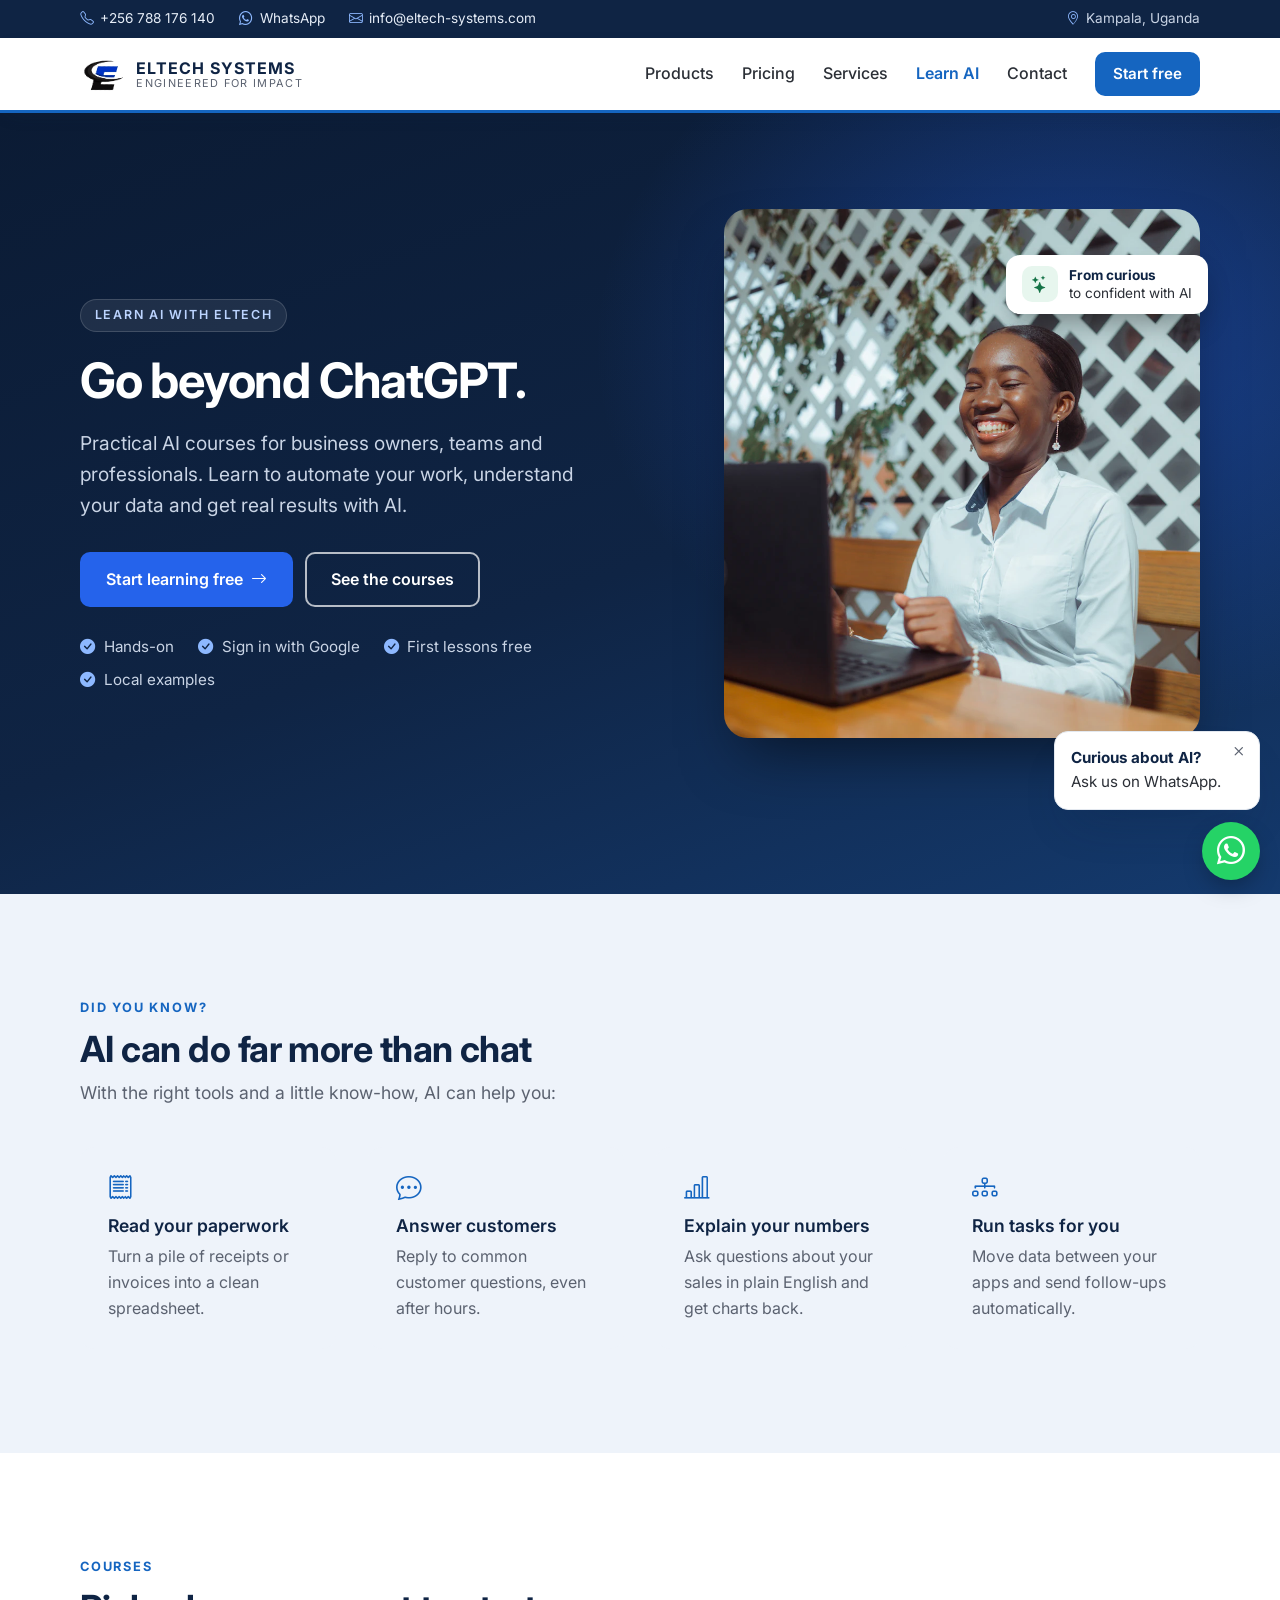
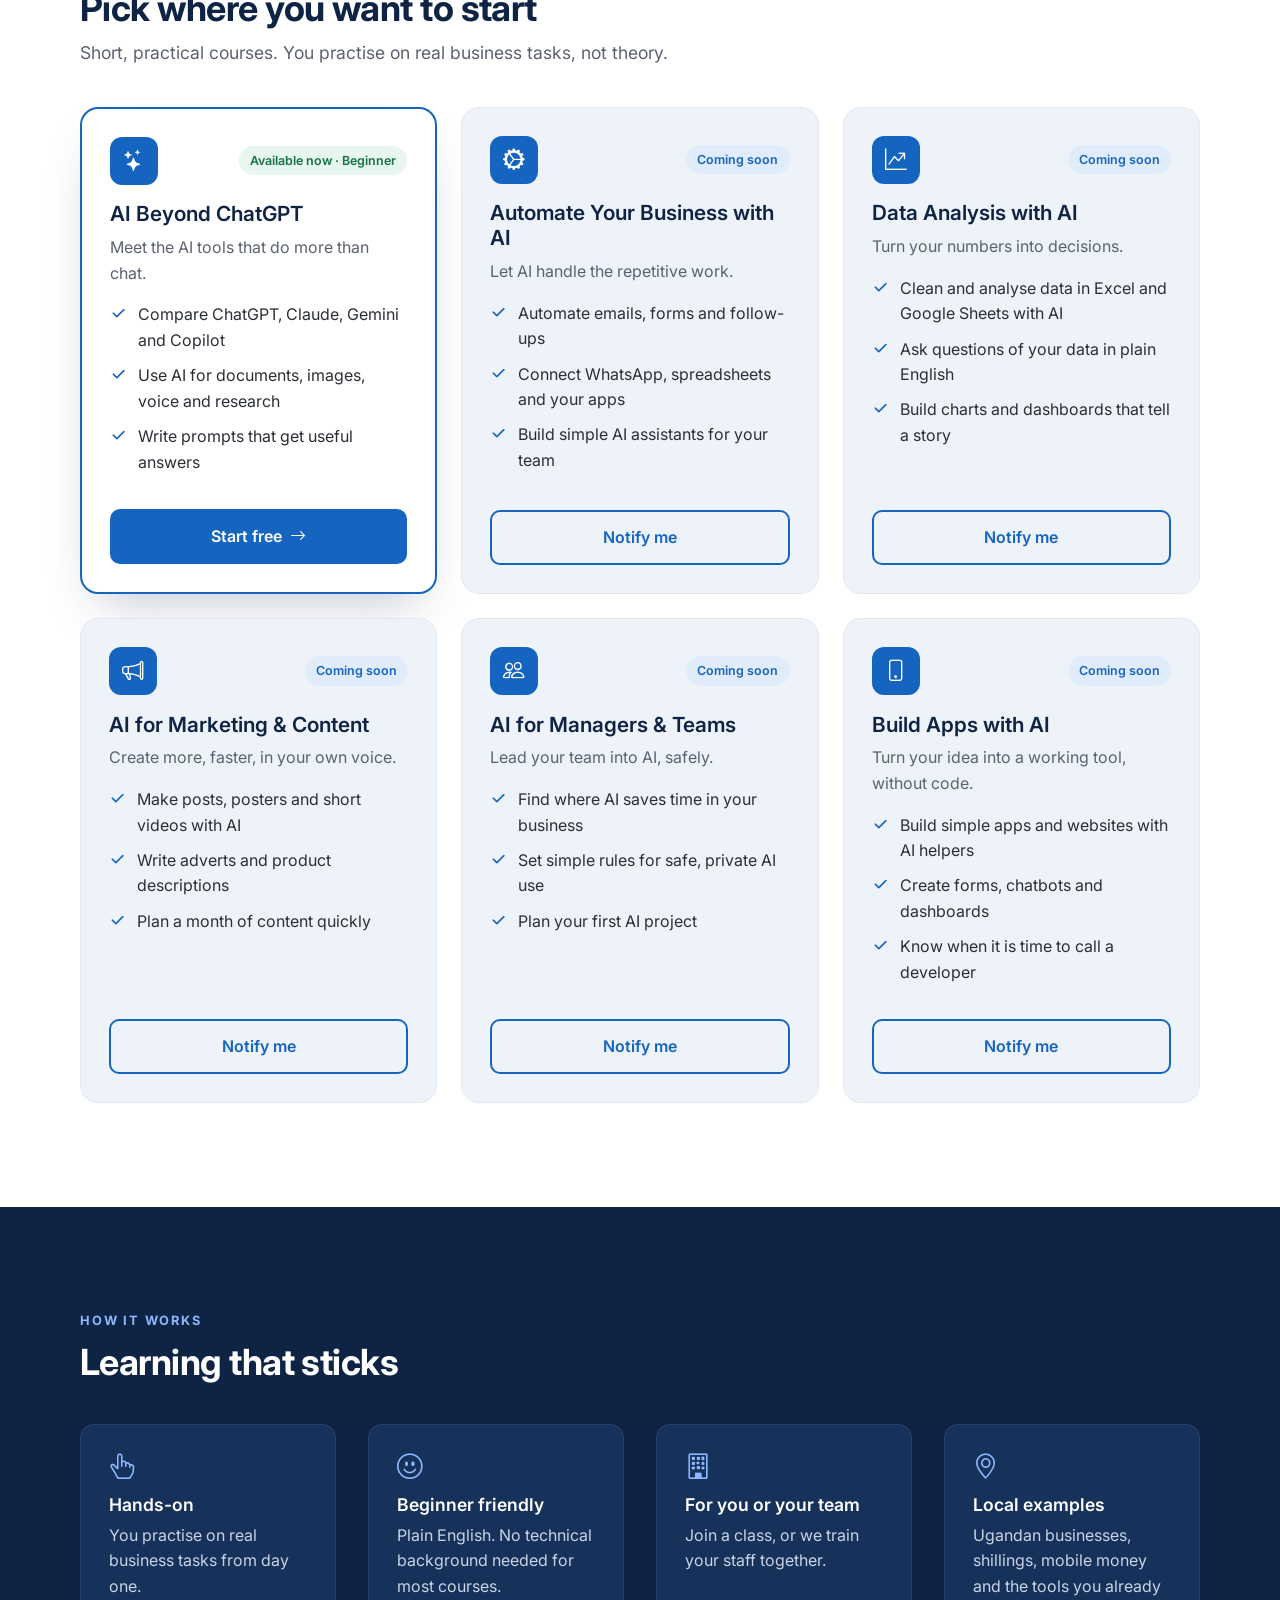
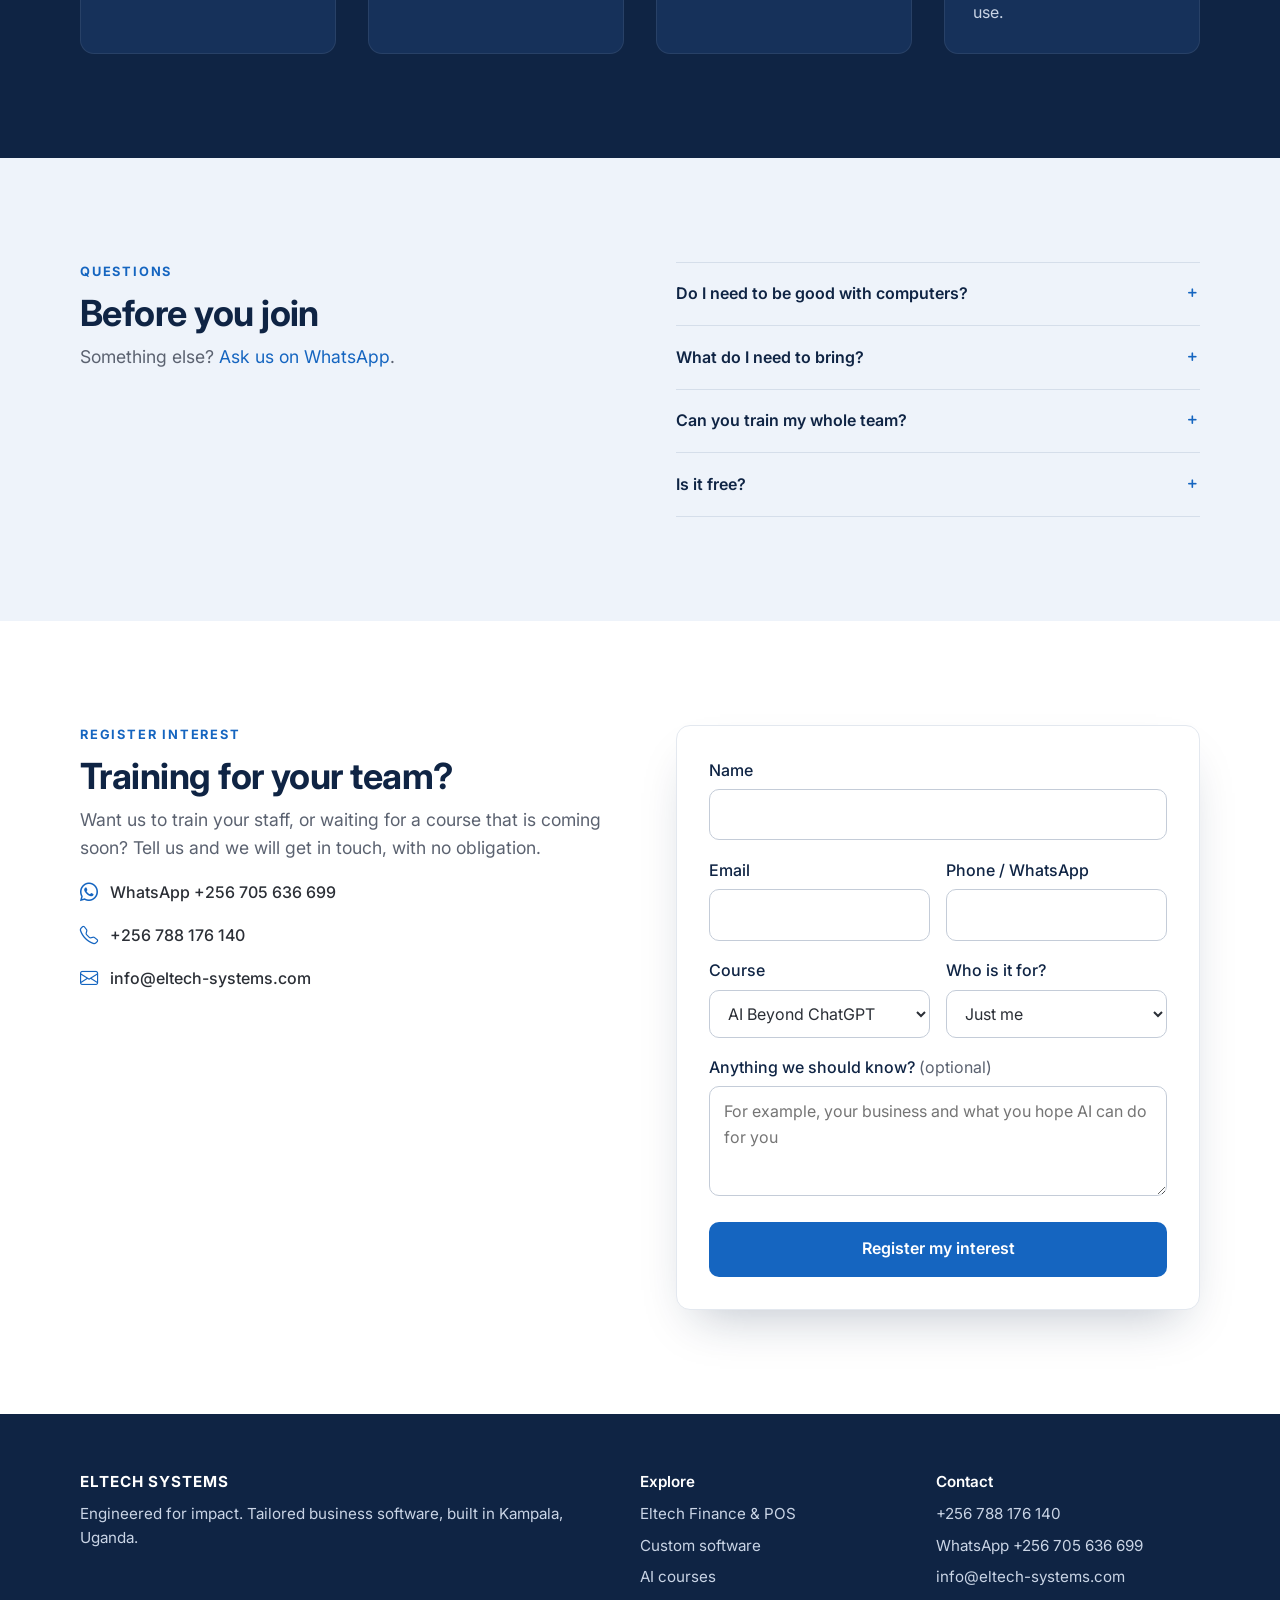
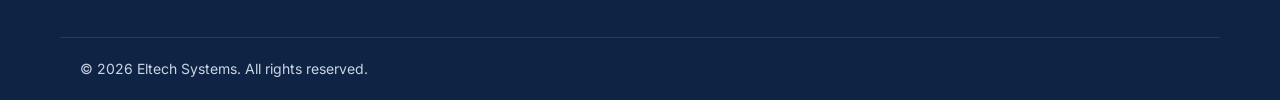
==== learn.html @ be84d887 "Use the Eltech logo as favicon and app icon - favicon.ico (16/32/48), favicon.png, apple-touch-icon " ====
<!DOCTYPE html>
<html lang="en">

<head>
  <meta charset="utf-8">
  <meta name="viewport" content="width=device-width, initial-scale=1">
  <title>Learn AI | Practical AI courses in Kampala | Eltech Systems</title>
  <meta name="description" content="Practical AI courses that go beyond ChatGPT: automate your business, analyse data, create content and build simple apps with AI. By Eltech Systems, Kampala.">
  <link rel="canonical" href="https://eltech-systems.com/learn.html">
  <meta name="theme-color" content="#0f2444">

  <!-- Open Graph -->
  <meta property="og:type" content="website">
  <meta property="og:site_name" content="Eltech Systems">
  <meta property="og:title" content="Learn AI with Eltech: go beyond ChatGPT">
  <meta property="og:description" content="Practical AI courses for business owners, teams and professionals: automation, data analysis, content and more.">
  <meta property="og:url" content="https://eltech-systems.com/learn.html">
  <meta property="og:image" content="https://eltech-systems.com/assets/img/learn-ai.webp">
  <meta property="og:image:alt" content="Woman smiling while learning on her laptop">
  <meta property="og:locale" content="en_UG">
  <meta name="twitter:card" content="summary_large_image">

  <!-- Favicons -->
  <link href="favicon.ico" rel="icon" sizes="any">
  <link href="assets/img/favicon.png" rel="icon" type="image/png">
  <link href="assets/img/apple-touch-icon.png" rel="apple-touch-icon">

  <!-- Fonts -->
  <link href="https://fonts.googleapis.com" rel="preconnect">
  <link href="https://fonts.gstatic.com" rel="preconnect" crossorigin>
  <link href="https://fonts.googleapis.com/css2?family=Inter:wght@400;500;600;700&display=swap" rel="stylesheet">

  <link href="assets/vendor/bootstrap-icons/bootstrap-icons.min.css" rel="stylesheet">
  <link href="assets/css/main.css" rel="stylesheet">

  <script>document.documentElement.classList.add("js");</script>
</head>

<body>

  <a class="skip-link" href="#main">Skip to content</a>

  <div class="topbar">
    <div class="container topbar-inner">
      <ul>
        <li><i class="bi bi-telephone" aria-hidden="true"></i><a href="tel:+256788176140">+256 788 176 140</a></li>
        <li><i class="bi bi-whatsapp" aria-hidden="true"></i><a href="https://wa.me/256705636699" target="_blank" rel="noopener">WhatsApp</a></li>
        <li class="topbar-wide"><i class="bi bi-envelope" aria-hidden="true"></i><a href="mailto:info@eltech-systems.com">info@eltech-systems.com</a></li>
      </ul>
      <p class="topbar-wide"><i class="bi bi-geo-alt" aria-hidden="true"></i> Kampala, Uganda</p>
    </div>
  </div>

  <header class="header" id="header">
    <div class="container header-inner">
      <a href="index.html" class="brand">
        <img src="assets/img/logo.png" alt="Eltech Systems logo" width="46" height="36">
        <span class="brand-text">
          <span class="brand-name">Eltech Systems</span>
          <span class="brand-tag">Engineered for impact</span>
        </span>
      </a>

      <button class="nav-toggle" type="button" aria-expanded="false" aria-controls="nav" aria-label="Open menu">
        <i class="bi bi-list" aria-hidden="true"></i>
      </button>

      <nav class="nav" id="nav" aria-label="Main">
        <a href="index.html#products">Products</a>
        <a href="index.html#pricing">Pricing</a>
        <a href="index.html#services">Services</a>
        <a href="learn.html" aria-current="page">Learn AI</a>
        <a href="index.html#contact">Contact</a>
        <a href="academy/" class="btn btn-primary btn-sm">Start free</a>
      </nav>
    </div>
  </header>

  <main id="main">

    <!-- Hero -->
    <section class="hero" id="top">
      <div class="container hero-grid">
        <div class="hero-text">
          <p class="eyebrow">Learn AI with Eltech</p>
          <h1>Go beyond ChatGPT.</h1>
          <p class="lead">Practical AI courses for business owners, teams and professionals. Learn to automate your work, understand your data and get real results with AI.</p>
          <div class="hero-actions">
            <a href="academy/" class="btn btn-primary">Start learning free <i class="bi bi-arrow-right" aria-hidden="true"></i></a>
            <a href="#courses" class="btn btn-ghost">See the courses</a>
          </div>
          <ul class="hero-ticks">
            <li><i class="bi bi-check-circle-fill" aria-hidden="true"></i> Hands-on</li>
            <li><i class="bi bi-check-circle-fill" aria-hidden="true"></i> Sign in with Google</li><li><i class="bi bi-check-circle-fill" aria-hidden="true"></i> First lessons free</li>
            <li><i class="bi bi-check-circle-fill" aria-hidden="true"></i> Local examples</li>
          </ul>
        </div>

        <div class="hero-visual">
          <img class="hero-photo" src="assets/img/learn-ai.webp" width="900" height="1000" fetchpriority="high"
               alt="Young woman smiling while learning on her laptop">
          <div class="hero-chip">
            <i class="bi bi-stars" aria-hidden="true"></i>
            <span><strong>From curious</strong><br>to confident with AI</span>
          </div>
        </div>
      </div>
    </section>

    <!-- Did you know -->
    <section class="section section-alt" id="curious">
      <div class="container">
        <div class="section-head reveal">
          <p class="kicker">Did you know?</p>
          <h2>AI can do far more than chat</h2>
          <p>With the right tools and a little know-how, AI can help you:</p>
        </div>

        <ul class="grid-4 reasons curious">
          <li class="reveal"><i class="bi bi-receipt" aria-hidden="true"></i><h3>Read your paperwork</h3><p>Turn a pile of receipts or invoices into a clean spreadsheet.</p></li>
          <li class="reveal"><i class="bi bi-chat-dots" aria-hidden="true"></i><h3>Answer customers</h3><p>Reply to common customer questions, even after hours.</p></li>
          <li class="reveal"><i class="bi bi-bar-chart-line" aria-hidden="true"></i><h3>Explain your numbers</h3><p>Ask questions about your sales in plain English and get charts back.</p></li>
          <li class="reveal"><i class="bi bi-diagram-3" aria-hidden="true"></i><h3>Run tasks for you</h3><p>Move data between your apps and send follow-ups automatically.</p></li>
        </ul>
      </div>
    </section>

    <!-- Courses -->
    <section class="section" id="courses">
      <div class="container">
        <div class="section-head reveal">
          <p class="kicker">Courses</p>
          <h2>Pick where you want to start</h2>
          <p>Short, practical courses. You practise on real business tasks, not theory.</p>
        </div>

        <div class="courses">
          <article class="course course-featured reveal">
            <div class="course-top">
              <span class="course-icon"><i class="bi bi-stars" aria-hidden="true"></i></span>
              <span class="level level-live">Available now &middot; Beginner</span>
            </div>
            <h3>AI Beyond ChatGPT</h3>
            <p class="course-lead">Meet the AI tools that do more than chat.</p>
            <ul class="checks">
              <li>Compare ChatGPT, Claude, Gemini and Copilot</li>
              <li>Use AI for documents, images, voice and research</li>
              <li>Write prompts that get useful answers</li>
            </ul>
            <a href="academy/course.php?c=ai-beyond-chatgpt" class="btn btn-primary">Start free <i class="bi bi-arrow-right" aria-hidden="true"></i></a>
          </article>

          <article class="course reveal">
            <div class="course-top">
              <span class="course-icon"><i class="bi bi-gear-wide-connected" aria-hidden="true"></i></span>
              <span class="level">Coming soon</span>
            </div>
            <h3>Automate Your Business with AI</h3>
            <p class="course-lead">Let AI handle the repetitive work.</p>
            <ul class="checks">
              <li>Automate emails, forms and follow-ups</li>
              <li>Connect WhatsApp, spreadsheets and your apps</li>
              <li>Build simple AI assistants for your team</li>
            </ul>
            <a href="#register" class="btn btn-outline" data-course="Automate Your Business with AI">Notify me</a>
          </article>

          <article class="course reveal">
            <div class="course-top">
              <span class="course-icon"><i class="bi bi-graph-up-arrow" aria-hidden="true"></i></span>
              <span class="level">Coming soon</span>
            </div>
            <h3>Data Analysis with AI</h3>
            <p class="course-lead">Turn your numbers into decisions.</p>
            <ul class="checks">
              <li>Clean and analyse data in Excel and Google Sheets with AI</li>
              <li>Ask questions of your data in plain English</li>
              <li>Build charts and dashboards that tell a story</li>
            </ul>
            <a href="#register" class="btn btn-outline" data-course="Data Analysis with AI">Notify me</a>
          </article>

          <article class="course reveal">
            <div class="course-top">
              <span class="course-icon"><i class="bi bi-megaphone" aria-hidden="true"></i></span>
              <span class="level">Coming soon</span>
            </div>
            <h3>AI for Marketing &amp; Content</h3>
            <p class="course-lead">Create more, faster, in your own voice.</p>
            <ul class="checks">
              <li>Make posts, posters and short videos with AI</li>
              <li>Write adverts and product descriptions</li>
              <li>Plan a month of content quickly</li>
            </ul>
            <a href="#register" class="btn btn-outline" data-course="AI for Marketing and Content">Notify me</a>
          </article>

          <article class="course reveal">
            <div class="course-top">
              <span class="course-icon"><i class="bi bi-people" aria-hidden="true"></i></span>
              <span class="level">Coming soon</span>
            </div>
            <h3>AI for Managers &amp; Teams</h3>
            <p class="course-lead">Lead your team into AI, safely.</p>
            <ul class="checks">
              <li>Find where AI saves time in your business</li>
              <li>Set simple rules for safe, private AI use</li>
              <li>Plan your first AI project</li>
            </ul>
            <a href="#register" class="btn btn-outline" data-course="AI for Managers and Teams">Notify me</a>
          </article>

          <article class="course reveal">
            <div class="course-top">
              <span class="course-icon"><i class="bi bi-phone" aria-hidden="true"></i></span>
              <span class="level">Coming soon</span>
            </div>
            <h3>Build Apps with AI</h3>
            <p class="course-lead">Turn your idea into a working tool, without code.</p>
            <ul class="checks">
              <li>Build simple apps and websites with AI helpers</li>
              <li>Create forms, chatbots and dashboards</li>
              <li>Know when it is time to call a developer</li>
            </ul>
            <a href="#register" class="btn btn-outline" data-course="Build Apps with AI">Notify me</a>
          </article>
        </div>
      </div>
    </section>

    <!-- How the courses work -->
    <section class="section section-dark">
      <div class="container">
        <div class="section-head reveal">
          <p class="kicker">How it works</p>
          <h2>Learning that sticks</h2>
        </div>
        <div class="grid-4">
          <div class="point reveal">
            <i class="bi bi-hand-index-thumb" aria-hidden="true"></i>
            <h3>Hands-on</h3>
            <p>You practise on real business tasks from day one.</p>
          </div>
          <div class="point reveal">
            <i class="bi bi-emoji-smile" aria-hidden="true"></i>
            <h3>Beginner friendly</h3>
            <p>Plain English. No technical background needed for most courses.</p>
          </div>
          <div class="point reveal">
            <i class="bi bi-building" aria-hidden="true"></i>
            <h3>For you or your team</h3>
            <p>Join a class, or we train your staff together.</p>
          </div>
          <div class="point reveal">
            <i class="bi bi-geo-alt" aria-hidden="true"></i>
            <h3>Local examples</h3>
            <p>Ugandan businesses, shillings, mobile money and the tools you already use.</p>
          </div>
        </div>
      </div>
    </section>

    <!-- FAQ -->
    <section class="section section-alt" id="faq">
      <div class="container split">
        <div class="section-head reveal">
          <p class="kicker">Questions</p>
          <h2>Before you join</h2>
          <p>Something else? <a href="https://wa.me/256705636699?text=Hello%20Eltech%2C%20I%27d%20like%20to%20know%20more%20about%20your%20AI%20courses." target="_blank" rel="noopener">Ask us on WhatsApp</a>.</p>
        </div>

        <div class="faq reveal">
          <details>
            <summary>Do I need to be good with computers?</summary>
            <p>No. If you can use a phone and send an email, you can start with our beginner courses.</p>
          </details>
          <details>
            <summary>What do I need to bring?</summary>
            <p>A laptop is best. We will tell you anything else you need when you register.</p>
          </details>
          <details>
            <summary>Can you train my whole team?</summary>
            <p>Yes. We can run a course for your staff, using examples from your own business.</p>
          </details>
          <details>
            <summary>Is it free?</summary>
            <p>The first lessons of every course are free. When you are ready, unlock the full course with its tasks and certificate by mobile money or bank.</p>
          </details>
        </div>
      </div>
    </section>

    <!-- Register -->
    <section class="section" id="register">
      <div class="container split">
        <div class="section-head">
          <p class="kicker">Register interest</p>
          <h2>Training for your team?</h2>
          <p>Want us to train your staff, or waiting for a course that is coming soon? Tell us and we will get in touch, with no obligation.</p>
          <ul class="contact-list">
            <li><i class="bi bi-whatsapp" aria-hidden="true"></i><a href="https://wa.me/256705636699" target="_blank" rel="noopener">WhatsApp +256 705 636 699</a></li>
            <li><i class="bi bi-telephone" aria-hidden="true"></i><a href="tel:+256788176140">+256 788 176 140</a></li>
            <li><i class="bi bi-envelope" aria-hidden="true"></i><a href="mailto:info@eltech-systems.com">info@eltech-systems.com</a></li>
          </ul>
        </div>

        <form class="contact-form js-form" action="forms/contact.php" method="post" novalidate data-one-of="c-email,c-phone" data-invalid-message="Please add your name and an email or phone number.">
          <input type="hidden" name="form" value="course">
          <div class="field">
            <label for="c-name">Name</label>
            <input type="text" id="c-name" name="name" autocomplete="name" required maxlength="100">
          </div>
          <div class="field-row">
            <div class="field">
              <label for="c-email">Email</label>
              <input type="email" id="c-email" name="email" autocomplete="email" maxlength="100">
            </div>
            <div class="field">
              <label for="c-phone">Phone / WhatsApp</label>
              <input type="tel" id="c-phone" name="phone" autocomplete="tel" maxlength="20">
            </div>
          </div>
          <div class="field-row">
            <div class="field">
              <label for="course">Course</label>
              <select id="course" name="course">
                <option>AI Beyond ChatGPT</option>
                <option>Automate Your Business with AI</option>
                <option>Data Analysis with AI</option>
                <option>AI for Marketing and Content</option>
                <option>AI for Managers and Teams</option>
                <option>Build Apps with AI</option>
                <option>Not sure, please advise me</option>
              </select>
            </div>
            <div class="field">
              <label for="c-who">Who is it for?</label>
              <select id="c-who" name="who">
                <option>Just me</option>
                <option>My team</option>
              </select>
            </div>
          </div>
          <div class="field">
            <label for="c-message">Anything we should know? <span class="optional">(optional)</span></label>
            <textarea id="c-message" name="message" rows="3" maxlength="5000" placeholder="For example, your business and what you hope AI can do for you"></textarea>
          </div>
          <div class="hp" aria-hidden="true">
            <label for="c-website">Leave this empty</label>
            <input type="text" id="c-website" name="website" tabindex="-1" autocomplete="off">
          </div>
          <button type="submit" class="btn btn-primary">Register my interest</button>
          <p class="form-status" role="status" aria-live="polite"></p>
        </form>
      </div>
    </section>

  </main>

  <footer class="footer">
    <div class="container footer-grid">
      <div>
        <p class="footer-brand">Eltech Systems</p>
        <p>Engineered for impact. Tailored business software, built in Kampala, Uganda.</p>
      </div>
      <div>
        <p class="footer-title">Explore</p>
        <ul>
          <li><a href="index.html#products">Eltech Finance &amp; POS</a></li>
          <li><a href="index.html#services">Custom software</a></li>
          <li><a href="learn.html">AI courses</a></li>
        </ul>
      </div>
      <div>
        <p class="footer-title">Contact</p>
        <ul>
          <li><a href="tel:+256788176140">+256 788 176 140</a></li>
          <li><a href="https://wa.me/256705636699" target="_blank" rel="noopener">WhatsApp +256 705 636 699</a></li>
          <li><a href="mailto:info@eltech-systems.com">info@eltech-systems.com</a></li>
        </ul>
      </div>
    </div>
    <div class="container footer-bottom">
      <p>&copy; <span id="year">2026</span> Eltech Systems. All rights reserved.</p>
    </div>
  </footer>

  <!-- WhatsApp nudge -->
  <div class="wa-bubble" id="wa-bubble" hidden>
    <button type="button" class="wa-bubble-close" aria-label="Dismiss"><i class="bi bi-x" aria-hidden="true"></i></button>
    <a href="https://wa.me/256705636699?text=Hello%20Eltech%2C%20I%27d%20like%20to%20know%20more%20about%20your%20AI%20courses." target="_blank" rel="noopener"><strong>Curious about AI?</strong><br>Ask us on WhatsApp.</a>
  </div>
  <a class="wa-float" href="https://wa.me/256705636699?text=Hello%20Eltech%2C%20I%27d%20like%20to%20know%20more%20about%20your%20AI%20courses." target="_blank" rel="noopener" aria-label="Chat with us on WhatsApp">
    <i class="bi bi-whatsapp" aria-hidden="true"></i>
  </a>

  <script src="assets/js/main.js"></script>

</body>

</html>
---- assets/css/main.css ----
/* Eltech Systems - main stylesheet */

:root {
  --navy: #0f2444;
  --navy-2: #16315a;
  --blue: #1565c0;
  --blue-bright: #2563eb;
  --text: #2b2f36;
  --muted: #5b6270;
  --line: #e3e8ef;
  --soft: #eef3fa;
  --tint: #e1ecfa;
  --white: #fff;
  --whatsapp: #25d366;
  --radius: 14px;
  --shadow: 0 24px 48px -20px rgba(15, 36, 68, .28);
  --header-h: 72px;
}

*, *::before, *::after { box-sizing: border-box; }

html { scroll-behavior: smooth; scroll-padding-top: var(--header-h); }

body {
  margin: 0;
  font-family: "Inter", system-ui, -apple-system, "Segoe UI", Roboto, sans-serif;
  font-size: 1rem;
  line-height: 1.6;
  color: var(--text);
  background: var(--white);
  -webkit-font-smoothing: antialiased;
  overflow-x: clip;
}

img { max-width: 100%; height: auto; display: block; }
[hidden] { display: none !important; }

h1, h2, h3 { color: var(--navy); line-height: 1.2; margin: 0 0 .5rem; }
h1 { font-size: clamp(2rem, 4.6vw, 3.05rem); font-weight: 700; letter-spacing: -.025em; }
h2 { font-size: clamp(1.6rem, 3.6vw, 2.25rem); font-weight: 700; letter-spacing: -.015em; }
h3 { font-size: 1.1rem; font-weight: 600; }
p { margin: 0 0 1rem; }

a { color: var(--blue); text-decoration: none; }
a:hover { color: var(--navy); }
a:focus-visible, button:focus-visible, input:focus-visible, select:focus-visible, textarea:focus-visible, summary:focus-visible {
  outline: 3px solid var(--blue-bright);
  outline-offset: 2px;
}

ul, ol { margin: 0; padding: 0; list-style: none; }

.container { width: 100%; max-width: 1160px; margin: 0 auto; padding: 0 20px; }

.skip-link {
  position: absolute; left: 12px; top: -48px; z-index: 100;
  background: var(--navy); color: var(--white); padding: 8px 14px; border-radius: 8px;
}
.skip-link:focus { top: 12px; color: var(--white); }

/* Buttons */
.btn {
  display: inline-flex; align-items: center; justify-content: center; gap: .5rem;
  padding: .8rem 1.5rem; border-radius: 10px; border: 2px solid transparent;
  font: inherit; font-weight: 600; cursor: pointer; white-space: nowrap;
  transition: background-color .2s, color .2s, border-color .2s, transform .2s;
}
.btn:hover { transform: translateY(-1px); }
.btn-sm { padding: .5rem 1rem; font-size: .95rem; }
.btn-primary { background: var(--blue); color: var(--white); }
.btn-primary:hover { background: var(--navy); color: var(--white); }
.btn-outline { border-color: var(--blue); color: var(--blue); background: transparent; }
.btn-outline:hover { background: var(--blue); color: var(--white); }
.btn-light { background: var(--white); color: var(--navy); }
.btn-light:hover { background: var(--tint); color: var(--navy); }
.btn-ghost { border-color: rgba(255, 255, 255, .7); color: var(--white); }
.btn-ghost:hover { background: rgba(255, 255, 255, .12); color: var(--white); }
.btn[disabled] { opacity: .6; cursor: wait; transform: none; }

.text-link { font-weight: 600; display: inline-flex; align-items: center; gap: .4rem; }

/* Top contact bar */
.topbar { background: var(--navy); color: #c9d4e5; font-size: .85rem; }
.topbar-inner { display: flex; align-items: center; justify-content: space-between; gap: 1rem; min-height: 38px; }
.topbar ul { display: flex; flex-wrap: wrap; gap: .25rem 1.5rem; }
.topbar li, .topbar p { display: inline-flex; align-items: center; gap: .4rem; margin: 0; }
.topbar a { color: #e6edf7; }
.topbar a:hover { color: var(--white); }
.topbar i { color: #8db8ff; }
@media (max-width: 767px) {
  .topbar-wide { display: none !important; }
}

/* Header */
.header {
  position: sticky; top: 0; z-index: 50;
  background: var(--white);
  border-bottom: 3px solid var(--blue);
  box-shadow: 0 6px 20px -10px rgba(15, 36, 68, .35);
}
.header-inner { display: flex; align-items: center; justify-content: space-between; height: var(--header-h); }

.brand { display: flex; align-items: center; gap: .65rem; color: var(--navy); }
.brand:hover { color: var(--navy); }
.brand img { width: 46px; height: 36px; object-fit: contain; }
.brand-text { display: flex; flex-direction: column; line-height: 1.15; }
.brand-name { font-weight: 700; letter-spacing: .06em; font-size: 1rem; text-transform: uppercase; }
.brand-tag { font-size: .68rem; letter-spacing: .12em; text-transform: uppercase; color: var(--muted); }

.nav { display: flex; align-items: center; gap: 1.75rem; }
.nav a:not(.btn) { color: var(--text); font-weight: 500; }
.nav a:not(.btn):hover { color: var(--blue); }

.nav-toggle {
  display: none; background: none; border: 0; padding: 6px;
  font-size: 1.8rem; color: var(--navy); cursor: pointer; line-height: 1;
}

.nav a, .brand-text { white-space: nowrap; }

@media (max-width: 991px) {
  .nav-toggle { display: block; }
  .nav {
    display: none;
    position: absolute; left: 0; right: 0; top: var(--header-h);
    flex-direction: column; align-items: stretch; gap: 0;
    background: var(--white); border-bottom: 1px solid var(--line);
    padding: .5rem 20px 1.25rem;
  }
  .nav.open { display: flex; }
  .nav a:not(.btn) { padding: .8rem 0; border-bottom: 1px solid var(--line); }
  .nav .btn { margin-top: 1rem; }
}

/* Sections */
.section { padding: 72px 0; }
.section-alt { background: var(--soft); }
.section-head { max-width: 600px; margin-bottom: 2.5rem; }
.section-head p:not(.kicker) { color: var(--muted); font-size: 1.1rem; }
.kicker {
  font-size: .8rem; font-weight: 700; letter-spacing: .14em; text-transform: uppercase;
  color: var(--blue); margin-bottom: .6rem;
}

@media (min-width: 768px) {
  .section { padding: 104px 0; }
}

/* Hero */
.hero {
  padding: 56px 0 64px; color: #c9d4e5;
  background:
    radial-gradient(55% 70% at 85% 30%, rgba(37, 99, 235, .45), transparent 70%),
    linear-gradient(160deg, #0b1b34, var(--navy) 55%, #143a6e);
}
.hero h1 { color: var(--white); margin-bottom: 1.1rem; }
@media (max-width: 559px) {
  .hero .eyebrow { font-size: .68rem; letter-spacing: .08em; }
}
.hero-grid { display: grid; gap: 3rem; align-items: center; }
.hero .lead { max-width: 560px; margin-bottom: 2rem; font-size: 1.15rem; color: #c9d4e5; }
.eyebrow {
  display: inline-block; margin-bottom: 1.25rem;
  font-size: .78rem; font-weight: 600; letter-spacing: .14em; text-transform: uppercase;
  color: #bcd4ff; background: rgba(255, 255, 255, .08); border: 1px solid rgba(255, 255, 255, .15);
  padding: .35rem .85rem; border-radius: 999px;
}
.hero .btn-primary { background: var(--blue-bright); }
.hero .btn-primary:hover { background: var(--white); color: var(--navy); }
.hero-actions { display: flex; flex-wrap: wrap; gap: .75rem; }
.hero-ticks { display: flex; flex-wrap: wrap; gap: .5rem 1.5rem; margin-top: 1.75rem; font-size: .95rem; }
.hero-ticks i { color: #8db8ff; margin-right: .3rem; }

.hero-visual { position: relative; padding: 0 0 8% 14%; max-width: 560px; margin-left: auto; }
.hero-photo {
  width: 100%; aspect-ratio: 9 / 10; object-fit: cover;
  border-radius: 24px; box-shadow: 0 30px 60px -20px rgba(0, 0, 0, .55);
}
.hero-phone {
  position: absolute; left: 0; bottom: 0; width: 30%;
  filter: drop-shadow(0 20px 30px rgba(0, 0, 0, .45));
}
.hero-chip {
  position: absolute; right: -8px; top: 8%;
  display: flex; align-items: center; gap: .7rem;
  background: var(--white); color: var(--text); font-size: .85rem; line-height: 1.35;
  padding: .7rem 1rem; border-radius: 14px; box-shadow: 0 16px 32px -12px rgba(0, 0, 0, .45);
}
.hero-chip strong { color: var(--navy); }
.hero-chip i {
  display: grid; place-items: center; width: 36px; height: 36px; border-radius: 10px;
  background: #e7f6ee; color: #157347; font-size: 1.1rem;
}
@media (max-width: 559px) {
  .hero-chip { right: 0; font-size: .78rem; padding: .55rem .8rem; }
}

@media (min-width: 992px) {
  .hero { padding: 96px 0 112px; }
  .hero-grid { grid-template-columns: 1fr 1.1fr; gap: 4rem; }
  .hero .lead { font-size: 1.2rem; }
}

/* Built for strip */
.built-for { background: var(--blue); padding: 20px 0; }
.built-for .container { display: flex; flex-wrap: wrap; align-items: center; gap: .75rem 2rem; }
.built-for p { margin: 0; font-size: .8rem; font-weight: 700; letter-spacing: .14em; text-transform: uppercase; color: #cfe0fa; }
.built-for ul { display: flex; flex-wrap: wrap; gap: .6rem 1.75rem; }
.built-for li { color: var(--white); font-weight: 500; display: inline-flex; align-items: center; gap: .45rem; }
.built-for i { color: #cfe0fa; }

/* Products */
.product {
  display: grid; gap: 2rem; align-items: center;
  padding: 2rem; border: 1px solid var(--line); border-radius: 20px;
  background: var(--white); margin-bottom: 2rem;
}
.product:last-child { margin-bottom: 0; }
.product h3 { font-size: 1.6rem; }
.product-for { color: var(--muted); font-size: 1.05rem; }
.product-icon {
  width: 52px; height: 52px; border-radius: 12px; margin-bottom: 1.25rem;
  display: grid; place-items: center;
  background: var(--tint); color: var(--blue); font-size: 1.5rem;
}
.tailored {
  display: flex; gap: .6rem; align-items: center; margin: 1.25rem 0 0;
  padding: .75rem 1rem; border-radius: 10px; background: var(--tint);
  color: var(--navy); font-weight: 500;
}
.tailored i { color: var(--blue); }
.product-actions { display: flex; flex-wrap: wrap; align-items: center; gap: 1rem 1.5rem; margin-top: 1.5rem; }
.product-media {
  background: linear-gradient(135deg, var(--tint), var(--soft));
  border-radius: 16px; padding: 6%;
}
.product-media img { border-radius: 12px; box-shadow: var(--shadow); }

@media (min-width: 992px) {
  .product { grid-template-columns: 1fr 1.15fr; gap: 3.5rem; padding: 3rem; }
  .product-flip .product-text { order: 2; }
}

.checks li { position: relative; padding-left: 1.75rem; margin-bottom: .6rem; }
.checks li::before {
  content: "\F272"; /* bi-check2 */
  font-family: "bootstrap-icons"; position: absolute; left: 0; top: 0;
  color: var(--blue); font-weight: 700;
}

/* Pricing */
.prices { display: grid; gap: 1.5rem; align-items: stretch; }
@media (min-width: 992px) {
  .prices { grid-template-columns: repeat(3, 1fr); }
}
.price-card {
  position: relative; display: flex; flex-direction: column;
  background: var(--soft); border: 1px solid var(--line); border-radius: 18px; padding: 2rem;
}
.price-card-featured { background: var(--white); border: 2px solid var(--blue); box-shadow: var(--shadow); }
.price-card h3 { font-size: 1.35rem; }
.price-for { color: var(--muted); min-height: 3.2em; }
.price { margin: .25rem 0 .35rem; color: var(--navy); }
.price-from { display: block; font-size: .85rem; color: var(--muted); }
.price-now { font-size: 1.9rem; font-weight: 700; letter-spacing: -.01em; white-space: nowrap; }
.price-old { display: block; color: var(--muted); font-size: 1.05rem; }
.price-plan {
  font-size: .92rem; color: var(--text);
  padding-bottom: 1.25rem; margin-bottom: 1.25rem; border-bottom: 1px solid #d5deea;
}
.price-plan strong { color: var(--blue); }
.price-card .checks { margin-bottom: 1.5rem; }
.price-card .btn { margin-top: auto; }
.price-todo { background: #fff3bf; color: #7a5b00; padding: 0 .3rem; border-radius: 4px; font-size: 1rem; }
.offer-badge {
  position: absolute; top: 1.25rem; right: 1.25rem;
  background: #c62828; color: var(--white); font-size: .8rem; font-weight: 700;
  padding: .3rem .7rem; border-radius: 999px;
}

.pay-perks {
  display: grid; gap: 1rem; margin-top: 2rem; padding: 1.5rem;
  background: var(--navy); border-radius: 18px;
}
.pay-perks li { display: flex; gap: .9rem; align-items: flex-start; color: #c9d4e5; }
.pay-perks i { color: #8db8ff; font-size: 1.5rem; line-height: 1; }
.pay-perks strong { display: block; color: var(--white); }
.pay-perks span { font-size: .92rem; }
@media (min-width: 768px) {
  .pay-perks { grid-template-columns: repeat(2, 1fr); padding: 1.75rem 2rem; }
}
@media (min-width: 1100px) {
  .pay-perks { grid-template-columns: repeat(4, 1fr); }
}

/* Christmas offer bar */
.offer-bar { background: #c62828; color: var(--white); font-size: .92rem; }
.offer-bar-inner { display: flex; align-items: center; justify-content: space-between; gap: 1rem; min-height: 42px; padding-top: 6px; padding-bottom: 6px; }
.offer-bar p { margin: 0; }
.offer-bar a { color: var(--white); text-decoration: underline; font-weight: 600; white-space: nowrap; }
.offer-close { flex: none; background: none; border: 0; color: var(--white); font-size: 1.4rem; cursor: pointer; line-height: 1; padding: 4px; }

/* How it works */
.steps { display: grid; gap: 1.5rem; counter-reset: none; }
.steps li {
  background: var(--white); border-top: 4px solid var(--blue); border-radius: var(--radius);
  padding: 1.75rem;
}
.steps p { color: var(--muted); margin: 0; }
.step-num {
  display: grid; place-items: center; width: 40px; height: 40px; margin-bottom: 1rem;
  border-radius: 50%; background: var(--blue); color: var(--white); font-weight: 700;
}
@media (min-width: 768px) {
  .steps { grid-template-columns: repeat(3, 1fr); }
}

/* Split layout */
.split { display: grid; gap: 2.5rem; }
@media (min-width: 992px) {
  .split { grid-template-columns: 1fr 1fr; gap: 4.5rem; align-items: start; }
}

/* Services */
.services-img { margin-top: .5rem; }
.service-list { margin-bottom: 2rem; }
.service-list li {
  display: flex; gap: 1rem; align-items: flex-start;
  padding: 1.25rem 0; border-bottom: 1px solid #d5deea;
}
.service-list li:first-child { padding-top: 0; }
.service-list i {
  flex: none; display: grid; place-items: center; width: 44px; height: 44px;
  border-radius: 10px; background: var(--blue); color: var(--white); font-size: 1.25rem;
}
.service-list h3 { margin-bottom: .2rem; }
.service-list p { margin: 0; color: var(--muted); }

/* AI (dark) */
.section-dark { background: var(--navy); color: #c9d4e5; }
.section-dark h2, .section-dark h3 { color: var(--white); }
.section-dark .kicker { color: #8db8ff; }
.section-dark .point {
  background: var(--navy-2); border: 1px solid rgba(255, 255, 255, .08);
  border-radius: var(--radius); padding: 1.75rem;
}
.section-dark .point i { color: #8db8ff; }
.section-dark .point p { color: #c9d4e5; }

.learn-teaser {
  display: flex; flex-wrap: wrap; align-items: center; justify-content: space-between; gap: 1.25rem 2rem;
  margin-top: 2rem; padding: 1.75rem 2rem; border-radius: 18px;
  background: linear-gradient(120deg, var(--blue), var(--blue-bright));
}
.learn-teaser h3 { font-size: 1.3rem; }
.learn-teaser p { margin: 0; color: #e3ecfa; }

/* Learn AI page */
.nav a[aria-current="page"] { color: var(--blue); font-weight: 600; }
.curious li { background: var(--white); }

.courses { display: grid; gap: 1.5rem; }
@media (min-width: 768px) {
  .courses { grid-template-columns: repeat(2, 1fr); }
}
@media (min-width: 1100px) {
  .courses { grid-template-columns: repeat(3, 1fr); }
}
.course {
  display: flex; flex-direction: column;
  background: var(--soft); border: 1px solid var(--line); border-radius: 18px; padding: 1.75rem;
}
.course-featured { background: var(--white); border: 2px solid var(--blue); box-shadow: var(--shadow); }
.course-top { display: flex; align-items: center; justify-content: space-between; gap: 1rem; margin-bottom: 1.1rem; }
.course-icon {
  display: grid; place-items: center; width: 48px; height: 48px; border-radius: 12px;
  background: var(--blue); color: var(--white); font-size: 1.35rem;
}
.level {
  font-size: .78rem; font-weight: 600; color: var(--blue);
  background: var(--tint); padding: .3rem .7rem; border-radius: 999px;
}
.level-live { background: #e7f6ee; color: #157347; }
.course h3 { font-size: 1.3rem; }
.course-lead { color: var(--muted); }
.course .checks { margin-bottom: 1.5rem; }
.course .btn { margin-top: auto; }

/* Grids */
.grid-3, .grid-4 { display: grid; gap: 1.5rem; }
@media (min-width: 768px) {
  .grid-3 { grid-template-columns: repeat(3, 1fr); }
  .grid-4 { grid-template-columns: repeat(2, 1fr); }
}
@media (min-width: 1024px) {
  .grid-4 { grid-template-columns: repeat(4, 1fr); gap: 2rem; }
}
.point i, .reasons i { display: block; margin-bottom: .9rem; font-size: 1.6rem; line-height: 1; color: var(--blue); }
.point p, .reasons p { color: var(--muted); margin: 0; }
.reasons li { background: var(--soft); border-radius: var(--radius); padding: 1.75rem; }

/* FAQ */
.faq details { border-bottom: 1px solid #d5deea; }
.faq details:first-child { border-top: 1px solid #d5deea; }
.faq summary {
  list-style: none; cursor: pointer; padding: 1.15rem 2rem 1.15rem 0; position: relative;
  font-weight: 600; color: var(--navy);
}
.faq summary::-webkit-details-marker { display: none; }
.faq summary::after {
  content: "\F4FE"; /* bi-plus */
  font-family: "bootstrap-icons"; position: absolute; right: 0; top: 1.15rem;
  color: var(--blue); transition: transform .2s;
}
.faq details[open] summary::after { transform: rotate(45deg); }
.faq details p { color: var(--muted); padding-right: 2rem; }

/* Call to action band */
.cta { background: linear-gradient(120deg, var(--blue), var(--navy)); color: #dbe6f7; padding: 64px 0; }
.cta h2 { color: var(--white); }
.cta p { margin: 0; font-size: 1.1rem; }
.cta-inner { display: flex; flex-wrap: wrap; align-items: center; justify-content: space-between; gap: 1.5rem 3rem; }
.cta-actions { display: flex; flex-wrap: wrap; gap: .75rem; }

/* Contact */
.contact-list li { display: flex; align-items: center; gap: .75rem; margin-bottom: .85rem; }
.contact-list i { color: var(--blue); font-size: 1.15rem; }
.contact-list a { color: var(--text); font-weight: 500; overflow-wrap: anywhere; }
.contact-list a:hover { color: var(--blue); }

.contact-form {
  border: 1px solid var(--line); border-radius: var(--radius);
  padding: 1.5rem; background: var(--white); box-shadow: var(--shadow);
}
@media (min-width: 768px) {
  .contact-form { padding: 2rem; }
}
.field { margin-bottom: 1.1rem; min-width: 0; }
.field label { display: block; font-weight: 500; margin-bottom: .35rem; color: var(--navy); }
.field .optional { font-weight: 400; color: var(--muted); }
.field input, .field select, .field textarea {
  width: 100%; font: inherit; color: var(--text);
  padding: .75rem .9rem; border: 1px solid #c4ccd8; border-radius: 10px; background: var(--white);
}
.field textarea { resize: vertical; min-height: 110px; }
.field input:focus, .field select:focus, .field textarea:focus { border-color: var(--blue); }
.field [aria-invalid="true"] { border-color: #b42318; }
.field-row { display: grid; gap: 0 1rem; }
@media (min-width: 560px) {
  .field-row { grid-template-columns: 1fr 1fr; }
}
.js-form .btn { width: 100%; }
.hp { position: absolute; left: -10000px; width: 1px; height: 1px; overflow: hidden; }
.form-status { margin: 1rem 0 0; font-weight: 500; }
.form-status:empty { display: none; }
.form-status.ok { color: #157347; }
.form-status.error { color: #b42318; }

/* Footer */
.footer { background: var(--navy); color: #c9d4e5; padding: 56px 0 0; font-size: .95rem; }
.footer p { margin: 0 0 .5rem; }
.footer a { color: #c9d4e5; }
.footer a:hover { color: var(--white); }
.footer li { margin-bottom: .45rem; }
.footer-grid { display: grid; gap: 2rem; padding-bottom: 40px; }
.footer-brand { color: var(--white); font-weight: 700; letter-spacing: .06em; text-transform: uppercase; }
.footer-title { color: var(--white); font-weight: 600; }
.footer-bottom { border-top: 1px solid rgba(255, 255, 255, .1); padding-top: 20px; padding-bottom: 20px; }
.footer-bottom p { margin: 0; font-size: .875rem; }
@media (min-width: 768px) {
  .footer-grid { grid-template-columns: 2fr 1fr 1fr; }
}

/* Start a project modal */
.modal {
  width: min(600px, calc(100vw - 24px)); max-height: calc(100dvh - 24px);
  padding: 0; border: 0; border-radius: 18px; color: var(--text);
  box-shadow: 0 32px 64px -24px rgba(15, 36, 68, .5);
}
.modal::backdrop { background: rgba(15, 36, 68, .6); }
.modal-body { position: relative; padding: 1.75rem 1.25rem 1.5rem; }
@media (min-width: 560px) {
  .modal-body { padding: 2.25rem 2.25rem 2rem; }
}
.modal-intro { color: var(--muted); }
.modal-close {
  position: absolute; top: 14px; right: 14px; width: 40px; height: 40px;
  display: grid; place-items: center; border: 0; border-radius: 50%;
  background: var(--soft); color: var(--navy); font-size: 1rem; cursor: pointer;
}
.modal-close:hover { background: var(--tint); }

/* WhatsApp button + nudge */
.wa-float {
  position: fixed; right: 20px; bottom: 20px; z-index: 40;
  width: 58px; height: 58px; border-radius: 50%;
  display: grid; place-items: center;
  background: var(--whatsapp); color: var(--white); font-size: 1.75rem;
  box-shadow: 0 10px 24px -6px rgba(0, 0, 0, .35);
  transition: transform .2s;
}
.wa-float:hover { color: var(--white); transform: scale(1.06); }
.wa-bubble {
  position: fixed; right: 20px; bottom: 90px; z-index: 40; max-width: 240px;
  background: var(--white); border: 1px solid var(--line); border-radius: 14px;
  padding: .9rem 2.4rem .9rem 1rem; box-shadow: var(--shadow); font-size: .95rem;
  animation: pop .3s ease-out;
}
.wa-bubble a { color: var(--text); display: block; }
.wa-bubble strong { color: var(--navy); }
.wa-bubble-close {
  position: absolute; top: 6px; right: 6px; width: 30px; height: 30px;
  border: 0; background: none; color: var(--muted); font-size: 1.2rem; cursor: pointer;
}
@keyframes pop { from { opacity: 0; transform: translateY(8px); } to { opacity: 1; transform: none; } }

/* Scroll reveal (only when JavaScript runs) */
.js .reveal { opacity: 0; transform: translateY(18px); transition: opacity .6s ease, transform .6s ease; }
.js .reveal.in { opacity: 1; transform: none; }

@media (prefers-reduced-motion: reduce) {
  html { scroll-behavior: auto; }
  .js .reveal { opacity: 1; transform: none; transition: none; }
  .btn, .wa-float, .wa-bubble { transition: none; animation: none; }
}
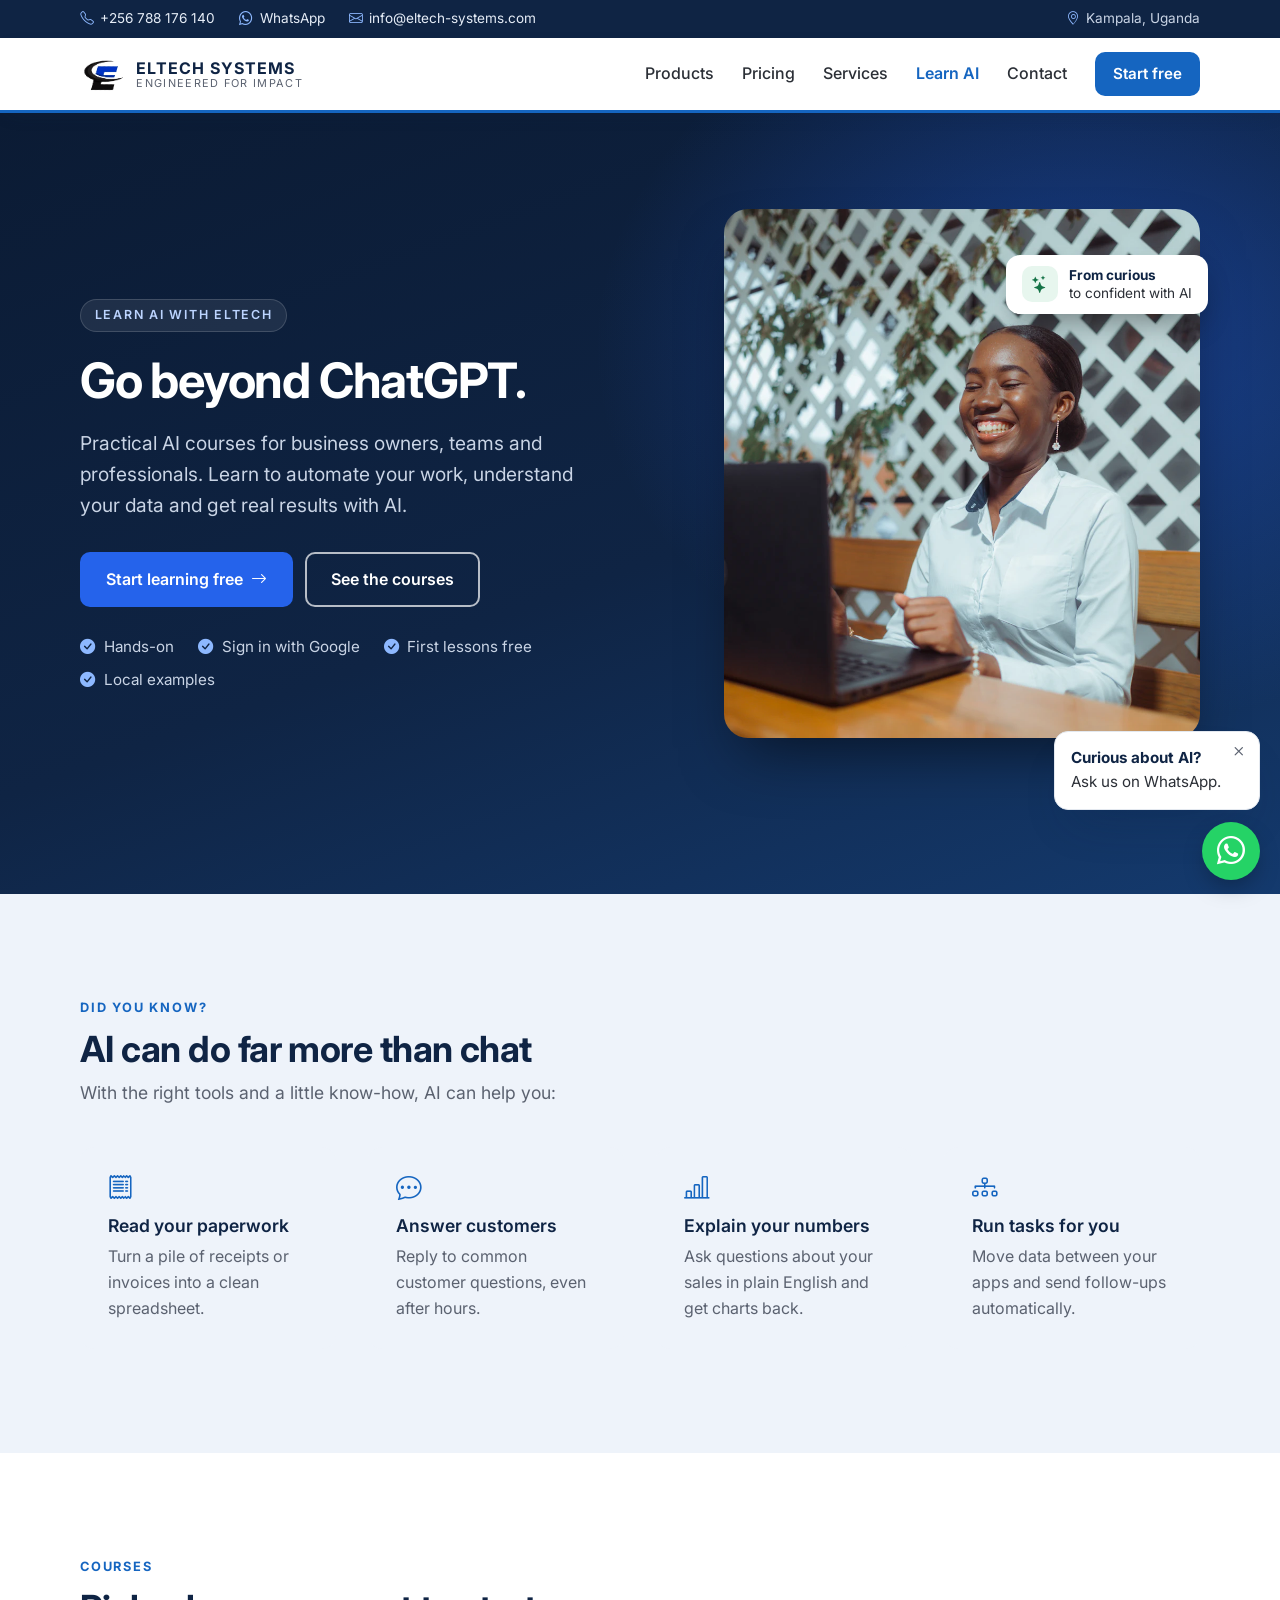
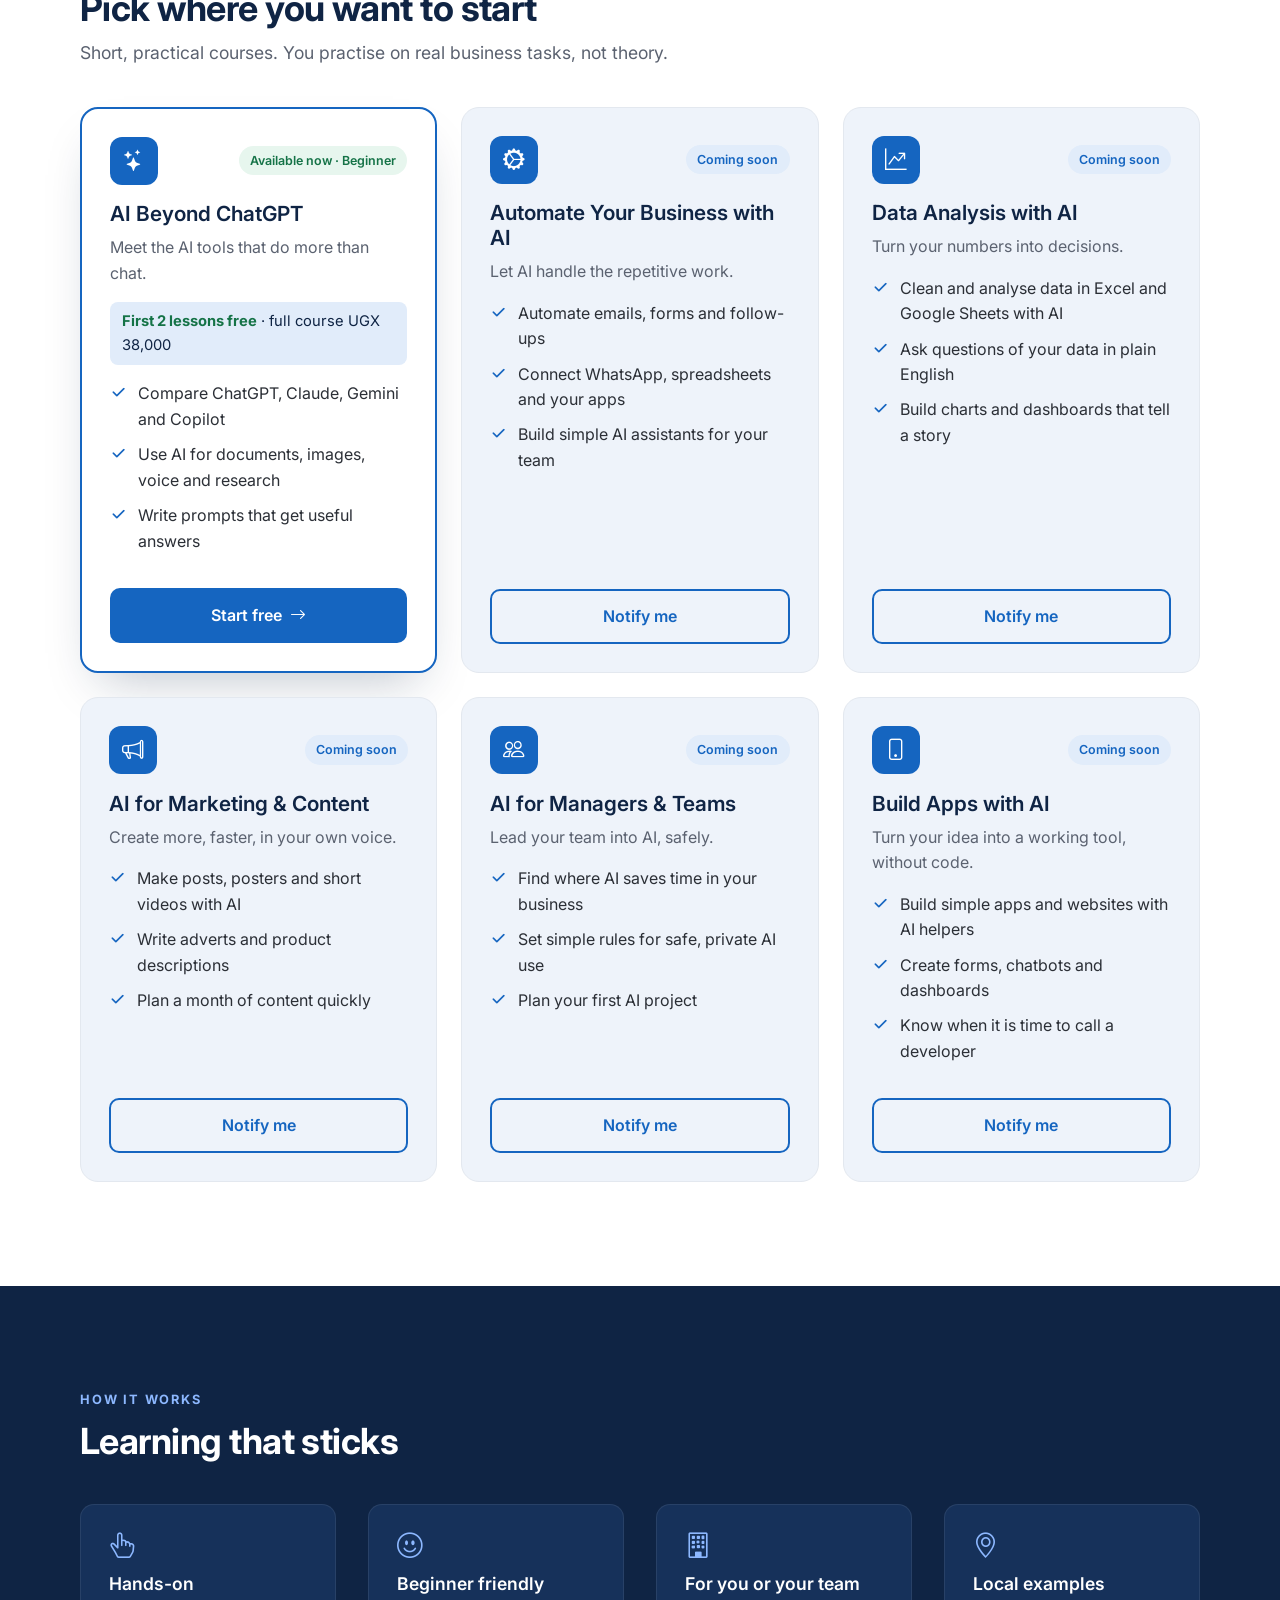
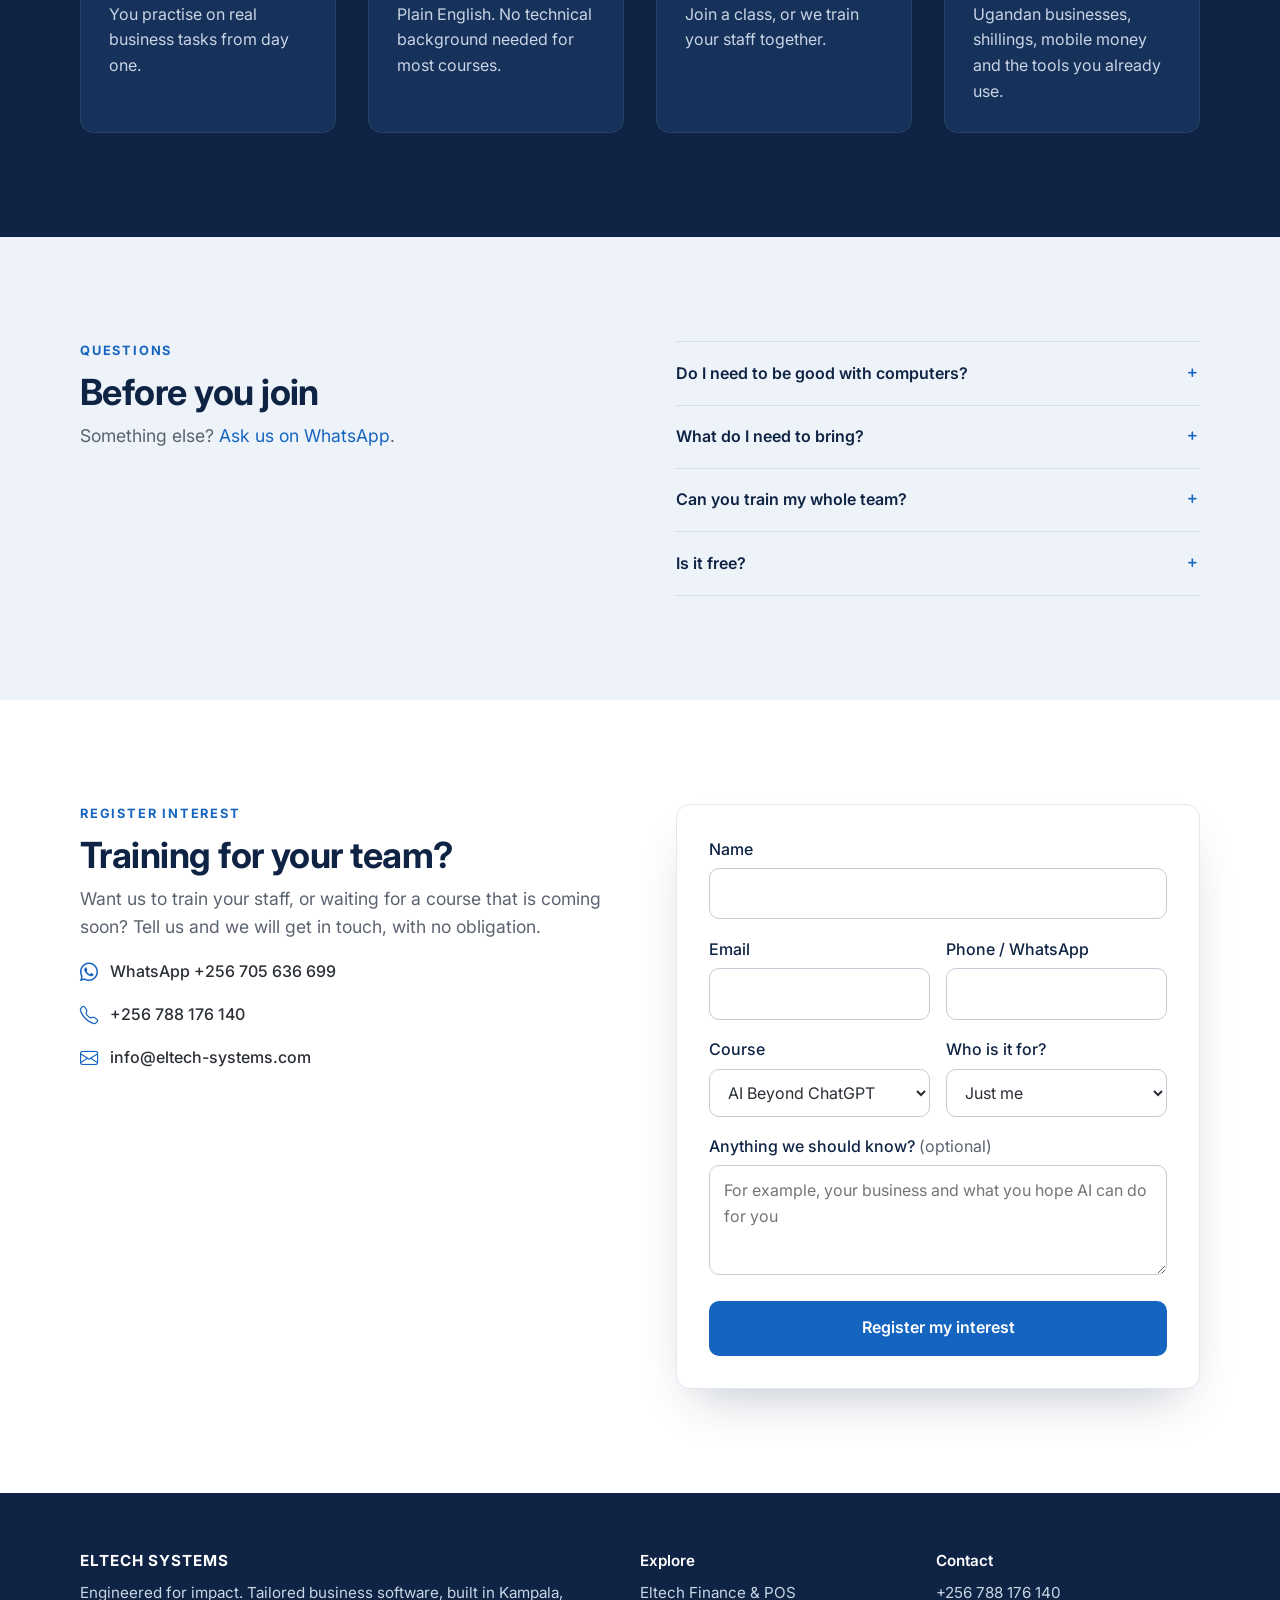
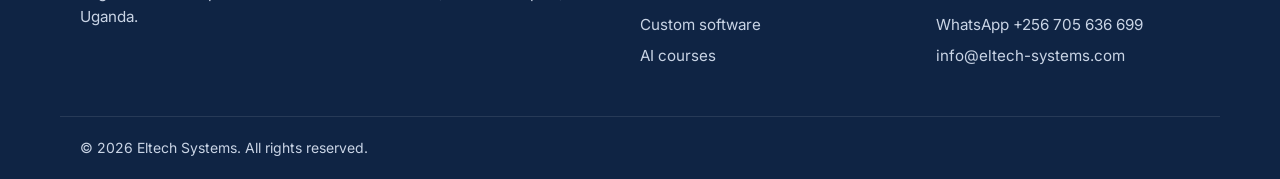
==== commit 913a976d: "Academy: unlock courses with Marz Pay mobile money - "Pay with mobile money" pop-up (MTN/Airtel): Ma" ====
--- a/learn.html
+++ b/learn.html
@@ -142,6 +142,7 @@
             </div>
             <h3>AI Beyond ChatGPT</h3>
             <p class="course-lead">Meet the AI tools that do more than chat.</p>
+            <p class="course-price"><strong>First 2 lessons free</strong> &middot; full course UGX 38,000</p>
             <ul class="checks">
               <li>Compare ChatGPT, Claude, Gemini and Copilot</li>
               <li>Use AI for documents, images, voice and research</li>
@@ -284,7 +285,7 @@
           </details>
           <details>
             <summary>Is it free?</summary>
-            <p>The first lessons of every course are free. When you are ready, unlock the full course with its tasks and certificate by mobile money or bank.</p>
+            <p>The first lessons of every course are free. When you are ready, unlock the full course with its tasks and certificate. AI Beyond ChatGPT is UGX 38,000, paid once by MTN or Airtel Mobile Money, and it unlocks instantly.</p>
           </details>
         </div>
       </div>
--- a/assets/css/main.css
+++ b/assets/css/main.css
@@ -381,6 +381,8 @@
   background: var(--tint); padding: .3rem .7rem; border-radius: 999px;
 }
 .level-live { background: #e7f6ee; color: #157347; }
+.course-price { font-size: .92rem; color: var(--navy); background: var(--tint); padding: .5rem .75rem; border-radius: 8px; }
+.course-price strong { color: #157347; }
 .course h3 { font-size: 1.3rem; }
 .course-lead { color: var(--muted); }
 .course .checks { margin-bottom: 1.5rem; }
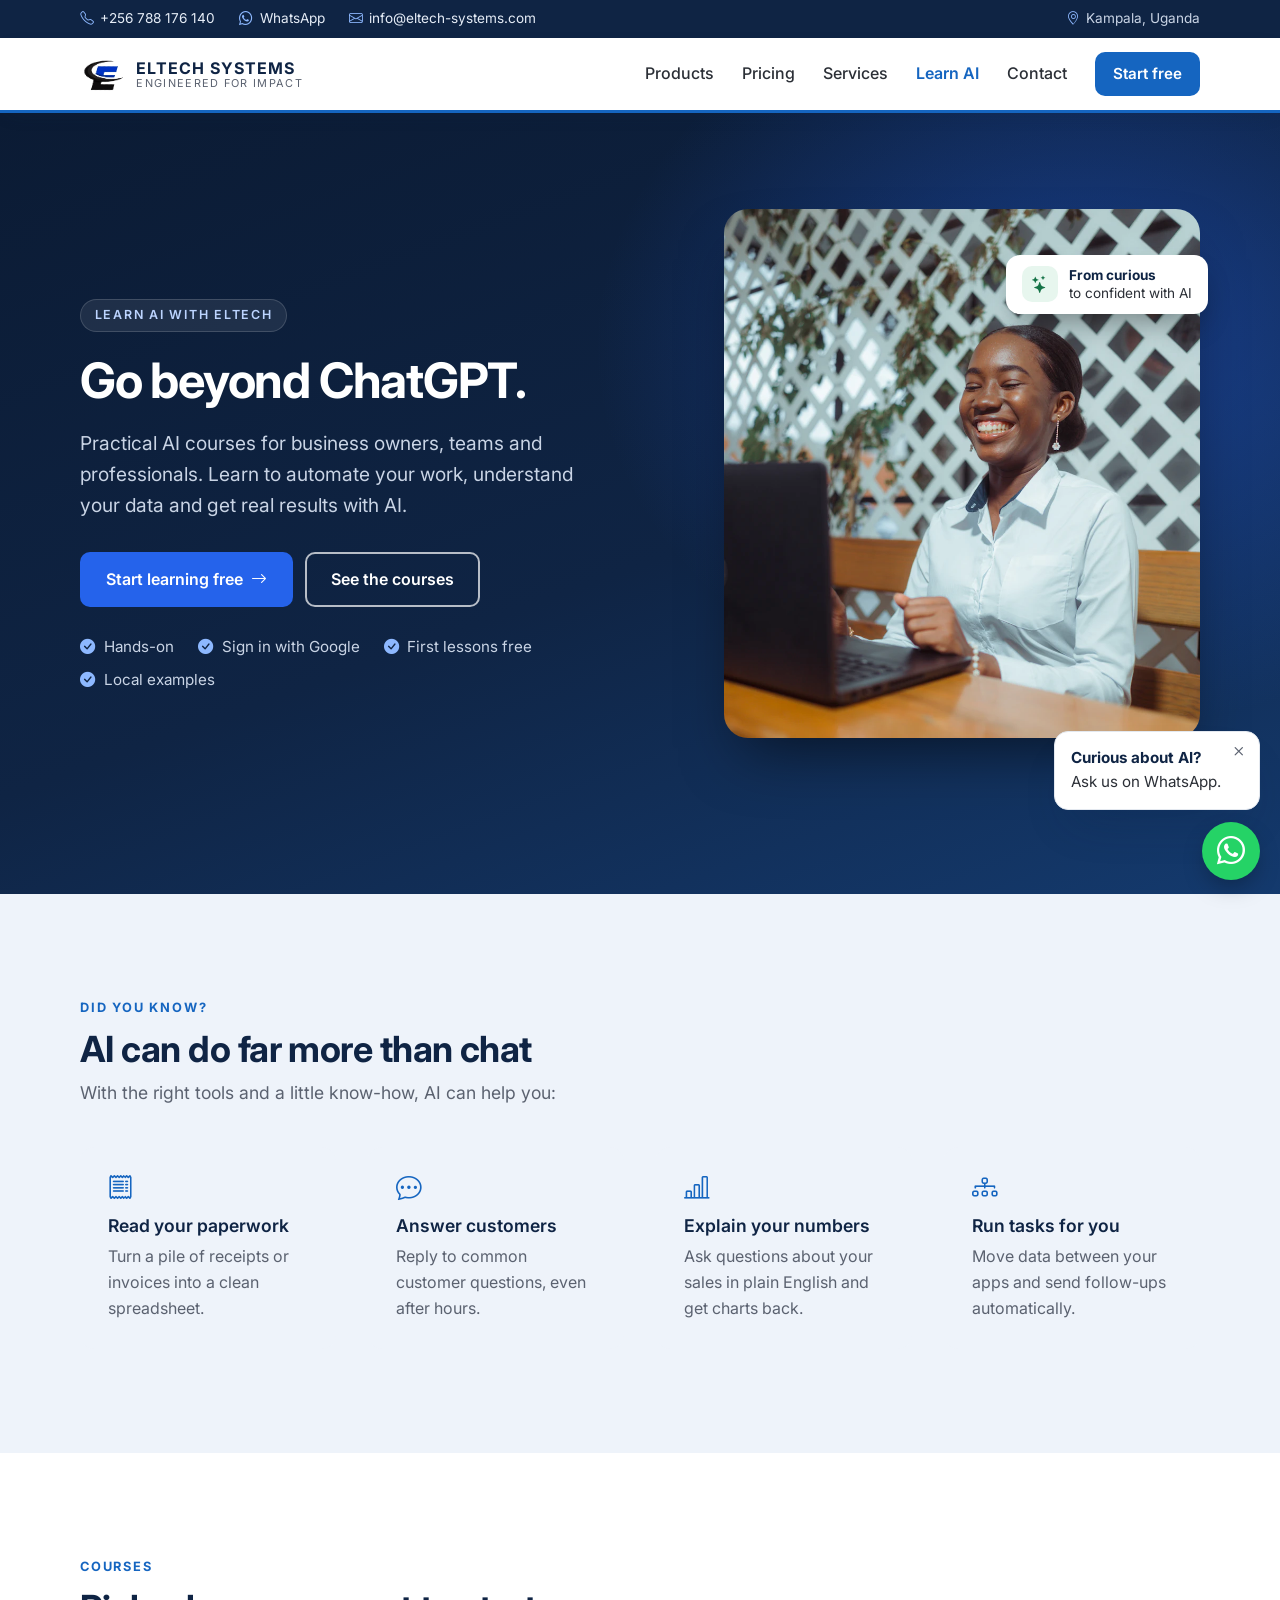
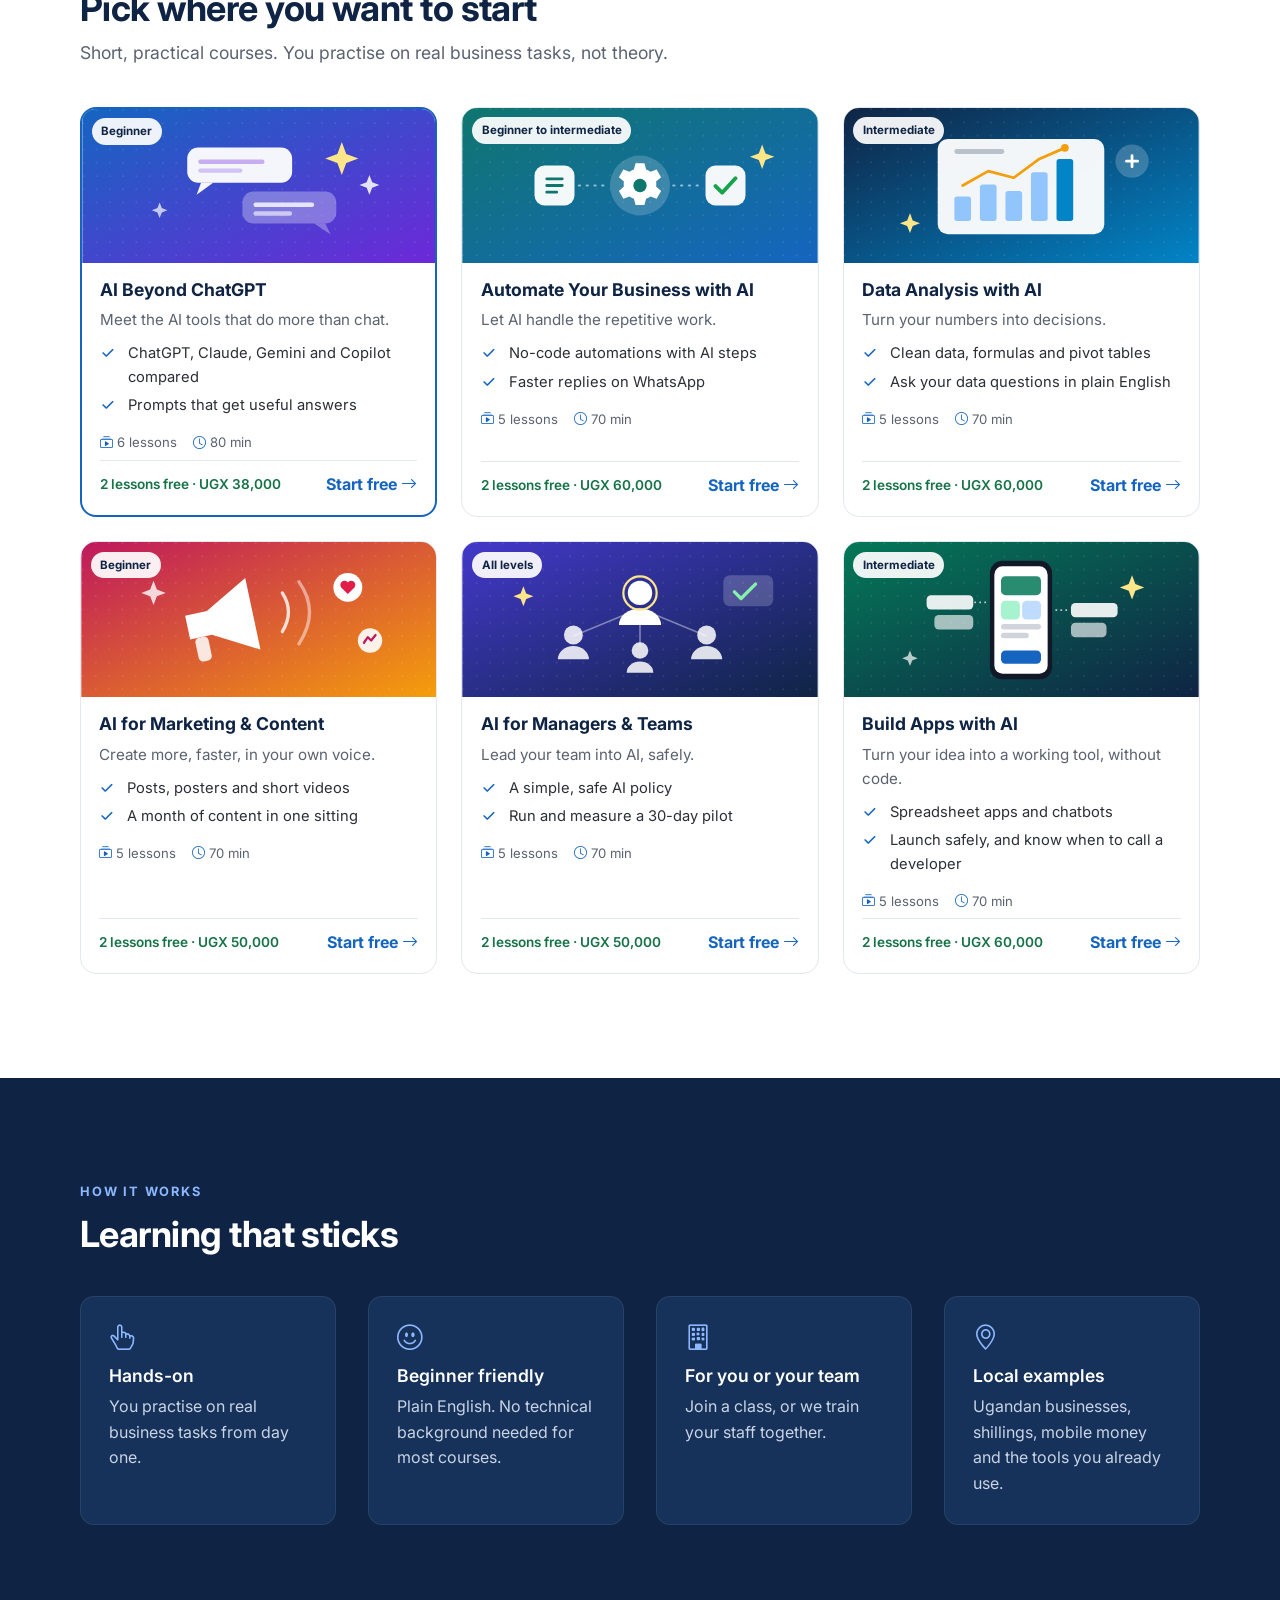
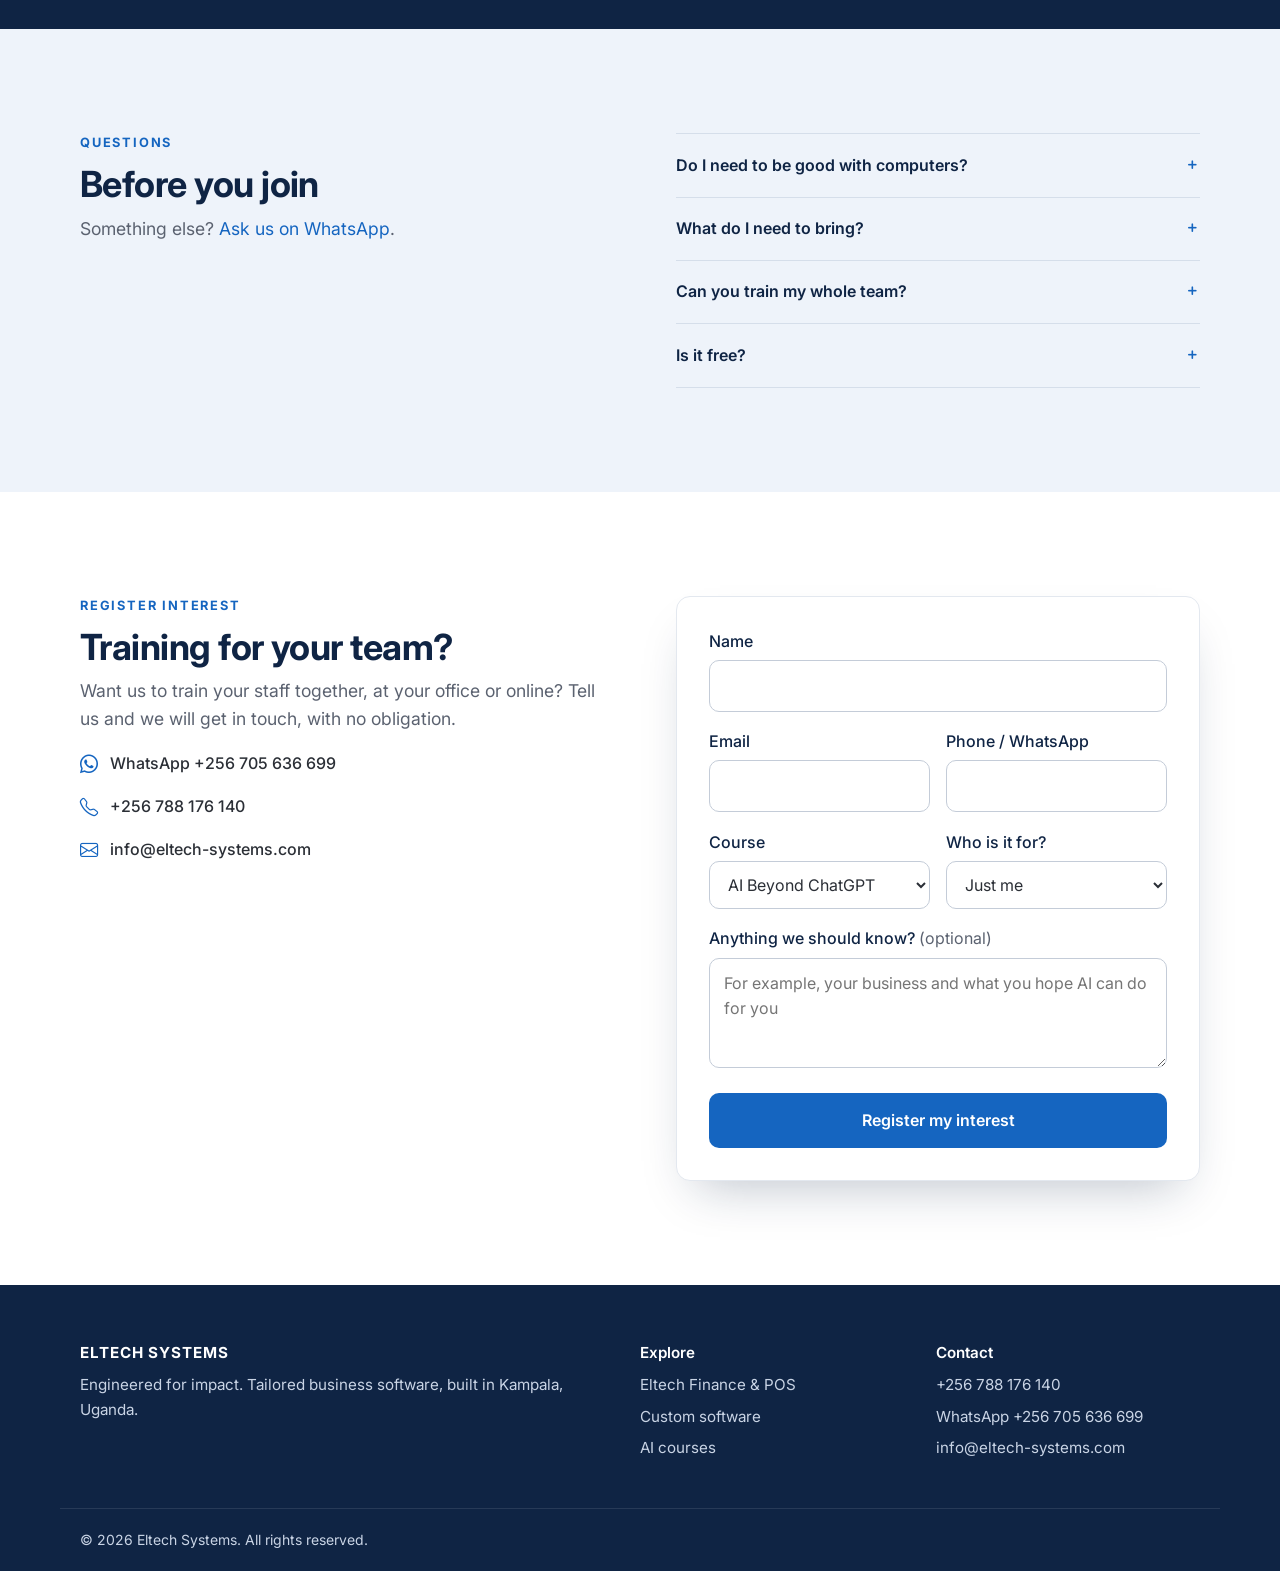
==== commit 58f02de0: "Academy: launch all six courses with cover images and compact cards - Five new courses (Automate, Da" ====
--- a/learn.html
+++ b/learn.html
@@ -31,7 +31,7 @@
   <link href="https://fonts.googleapis.com/css2?family=Inter:wght@400;500;600;700&display=swap" rel="stylesheet">
 
   <link href="assets/vendor/bootstrap-icons/bootstrap-icons.min.css" rel="stylesheet">
-  <link href="assets/css/main.css" rel="stylesheet">
+  <link href="assets/css/main.css?v=20261023b" rel="stylesheet">
 
   <script>document.documentElement.classList.add("js");</script>
 </head>
@@ -135,96 +135,125 @@
         </div>
 
         <div class="courses">
-          <article class="course course-featured reveal">
-            <div class="course-top">
-              <span class="course-icon"><i class="bi bi-stars" aria-hidden="true"></i></span>
-              <span class="level level-live">Available now &middot; Beginner</span>
-            </div>
-            <h3>AI Beyond ChatGPT</h3>
-            <p class="course-lead">Meet the AI tools that do more than chat.</p>
-            <p class="course-price"><strong>First 2 lessons free</strong> &middot; full course UGX 38,000</p>
-            <ul class="checks">
-              <li>Compare ChatGPT, Claude, Gemini and Copilot</li>
-              <li>Use AI for documents, images, voice and research</li>
-              <li>Write prompts that get useful answers</li>
-            </ul>
-            <a href="academy/course.php?c=ai-beyond-chatgpt" class="btn btn-primary">Start free <i class="bi bi-arrow-right" aria-hidden="true"></i></a>
-          </article>
-
-          <article class="course reveal">
-            <div class="course-top">
-              <span class="course-icon"><i class="bi bi-gear-wide-connected" aria-hidden="true"></i></span>
-              <span class="level">Coming soon</span>
-            </div>
-            <h3>Automate Your Business with AI</h3>
-            <p class="course-lead">Let AI handle the repetitive work.</p>
-            <ul class="checks">
-              <li>Automate emails, forms and follow-ups</li>
-              <li>Connect WhatsApp, spreadsheets and your apps</li>
-              <li>Build simple AI assistants for your team</li>
-            </ul>
-            <a href="#register" class="btn btn-outline" data-course="Automate Your Business with AI">Notify me</a>
-          </article>
-
-          <article class="course reveal">
-            <div class="course-top">
-              <span class="course-icon"><i class="bi bi-graph-up-arrow" aria-hidden="true"></i></span>
-              <span class="level">Coming soon</span>
-            </div>
-            <h3>Data Analysis with AI</h3>
-            <p class="course-lead">Turn your numbers into decisions.</p>
-            <ul class="checks">
-              <li>Clean and analyse data in Excel and Google Sheets with AI</li>
-              <li>Ask questions of your data in plain English</li>
-              <li>Build charts and dashboards that tell a story</li>
-            </ul>
-            <a href="#register" class="btn btn-outline" data-course="Data Analysis with AI">Notify me</a>
-          </article>
-
-          <article class="course reveal">
-            <div class="course-top">
-              <span class="course-icon"><i class="bi bi-megaphone" aria-hidden="true"></i></span>
-              <span class="level">Coming soon</span>
-            </div>
-            <h3>AI for Marketing &amp; Content</h3>
-            <p class="course-lead">Create more, faster, in your own voice.</p>
-            <ul class="checks">
-              <li>Make posts, posters and short videos with AI</li>
-              <li>Write adverts and product descriptions</li>
-              <li>Plan a month of content quickly</li>
-            </ul>
-            <a href="#register" class="btn btn-outline" data-course="AI for Marketing and Content">Notify me</a>
-          </article>
-
-          <article class="course reveal">
-            <div class="course-top">
-              <span class="course-icon"><i class="bi bi-people" aria-hidden="true"></i></span>
-              <span class="level">Coming soon</span>
-            </div>
-            <h3>AI for Managers &amp; Teams</h3>
-            <p class="course-lead">Lead your team into AI, safely.</p>
-            <ul class="checks">
-              <li>Find where AI saves time in your business</li>
-              <li>Set simple rules for safe, private AI use</li>
-              <li>Plan your first AI project</li>
-            </ul>
-            <a href="#register" class="btn btn-outline" data-course="AI for Managers and Teams">Notify me</a>
-          </article>
-
-          <article class="course reveal">
-            <div class="course-top">
-              <span class="course-icon"><i class="bi bi-phone" aria-hidden="true"></i></span>
-              <span class="level">Coming soon</span>
-            </div>
-            <h3>Build Apps with AI</h3>
-            <p class="course-lead">Turn your idea into a working tool, without code.</p>
-            <ul class="checks">
-              <li>Build simple apps and websites with AI helpers</li>
-              <li>Create forms, chatbots and dashboards</li>
-              <li>Know when it is time to call a developer</li>
-            </ul>
-            <a href="#register" class="btn btn-outline" data-course="Build Apps with AI">Notify me</a>
-          </article>
+          <a class="course course-featured reveal" href="academy/course.php?c=ai-beyond-chatgpt">
+            <span class="course-cover">
+              <img src="assets/img/courses/ai-beyond-chatgpt.svg" alt="" width="640" height="280" loading="lazy">
+              <span class="cover-level">Beginner</span>
+            </span>
+            <span class="course-body">
+              <span class="course-name">AI Beyond ChatGPT</span>
+              <span class="course-lead">Meet the AI tools that do more than chat.</span>
+              <ul class="checks">
+              <li>ChatGPT, Claude, Gemini and Copilot compared</li>
+              <li>Prompts that get useful answers</li>
+              </ul>
+              <span class="course-meta"><span><i class="bi bi-collection-play" aria-hidden="true"></i> 6 lessons</span><span><i class="bi bi-clock" aria-hidden="true"></i> 80 min</span></span>
+              <span class="course-foot">
+                <span class="course-price-tag">2 lessons free &middot; <span data-course-price="ai-beyond-chatgpt">UGX 38,000</span></span>
+                <span class="course-cta">Start free <i class="bi bi-arrow-right" aria-hidden="true"></i></span>
+              </span>
+            </span>
+          </a>
+
+          <a class="course reveal" href="academy/course.php?c=automate-with-ai">
+            <span class="course-cover">
+              <img src="assets/img/courses/automate-with-ai.svg" alt="" width="640" height="280" loading="lazy">
+              <span class="cover-level">Beginner to intermediate</span>
+            </span>
+            <span class="course-body">
+              <span class="course-name">Automate Your Business with AI</span>
+              <span class="course-lead">Let AI handle the repetitive work.</span>
+              <ul class="checks">
+              <li>No-code automations with AI steps</li>
+              <li>Faster replies on WhatsApp</li>
+              </ul>
+              <span class="course-meta"><span><i class="bi bi-collection-play" aria-hidden="true"></i> 5 lessons</span><span><i class="bi bi-clock" aria-hidden="true"></i> 70 min</span></span>
+              <span class="course-foot">
+                <span class="course-price-tag">2 lessons free &middot; <span data-course-price="automate-with-ai">UGX 60,000</span></span>
+                <span class="course-cta">Start free <i class="bi bi-arrow-right" aria-hidden="true"></i></span>
+              </span>
+            </span>
+          </a>
+
+          <a class="course reveal" href="academy/course.php?c=data-analysis-with-ai">
+            <span class="course-cover">
+              <img src="assets/img/courses/data-analysis-with-ai.svg" alt="" width="640" height="280" loading="lazy">
+              <span class="cover-level">Intermediate</span>
+            </span>
+            <span class="course-body">
+              <span class="course-name">Data Analysis with AI</span>
+              <span class="course-lead">Turn your numbers into decisions.</span>
+              <ul class="checks">
+              <li>Clean data, formulas and pivot tables</li>
+              <li>Ask your data questions in plain English</li>
+              </ul>
+              <span class="course-meta"><span><i class="bi bi-collection-play" aria-hidden="true"></i> 5 lessons</span><span><i class="bi bi-clock" aria-hidden="true"></i> 70 min</span></span>
+              <span class="course-foot">
+                <span class="course-price-tag">2 lessons free &middot; <span data-course-price="data-analysis-with-ai">UGX 60,000</span></span>
+                <span class="course-cta">Start free <i class="bi bi-arrow-right" aria-hidden="true"></i></span>
+              </span>
+            </span>
+          </a>
+
+          <a class="course reveal" href="academy/course.php?c=ai-for-marketing">
+            <span class="course-cover">
+              <img src="assets/img/courses/ai-for-marketing.svg" alt="" width="640" height="280" loading="lazy">
+              <span class="cover-level">Beginner</span>
+            </span>
+            <span class="course-body">
+              <span class="course-name">AI for Marketing &amp; Content</span>
+              <span class="course-lead">Create more, faster, in your own voice.</span>
+              <ul class="checks">
+              <li>Posts, posters and short videos</li>
+              <li>A month of content in one sitting</li>
+              </ul>
+              <span class="course-meta"><span><i class="bi bi-collection-play" aria-hidden="true"></i> 5 lessons</span><span><i class="bi bi-clock" aria-hidden="true"></i> 70 min</span></span>
+              <span class="course-foot">
+                <span class="course-price-tag">2 lessons free &middot; <span data-course-price="ai-for-marketing">UGX 50,000</span></span>
+                <span class="course-cta">Start free <i class="bi bi-arrow-right" aria-hidden="true"></i></span>
+              </span>
+            </span>
+          </a>
+
+          <a class="course reveal" href="academy/course.php?c=ai-for-managers">
+            <span class="course-cover">
+              <img src="assets/img/courses/ai-for-managers.svg" alt="" width="640" height="280" loading="lazy">
+              <span class="cover-level">All levels</span>
+            </span>
+            <span class="course-body">
+              <span class="course-name">AI for Managers &amp; Teams</span>
+              <span class="course-lead">Lead your team into AI, safely.</span>
+              <ul class="checks">
+              <li>A simple, safe AI policy</li>
+              <li>Run and measure a 30-day pilot</li>
+              </ul>
+              <span class="course-meta"><span><i class="bi bi-collection-play" aria-hidden="true"></i> 5 lessons</span><span><i class="bi bi-clock" aria-hidden="true"></i> 70 min</span></span>
+              <span class="course-foot">
+                <span class="course-price-tag">2 lessons free &middot; <span data-course-price="ai-for-managers">UGX 50,000</span></span>
+                <span class="course-cta">Start free <i class="bi bi-arrow-right" aria-hidden="true"></i></span>
+              </span>
+            </span>
+          </a>
+
+          <a class="course reveal" href="academy/course.php?c=build-apps-with-ai">
+            <span class="course-cover">
+              <img src="assets/img/courses/build-apps-with-ai.svg" alt="" width="640" height="280" loading="lazy">
+              <span class="cover-level">Intermediate</span>
+            </span>
+            <span class="course-body">
+              <span class="course-name">Build Apps with AI</span>
+              <span class="course-lead">Turn your idea into a working tool, without code.</span>
+              <ul class="checks">
+              <li>Spreadsheet apps and chatbots</li>
+              <li>Launch safely, and know when to call a developer</li>
+              </ul>
+              <span class="course-meta"><span><i class="bi bi-collection-play" aria-hidden="true"></i> 5 lessons</span><span><i class="bi bi-clock" aria-hidden="true"></i> 70 min</span></span>
+              <span class="course-foot">
+                <span class="course-price-tag">2 lessons free &middot; <span data-course-price="build-apps-with-ai">UGX 60,000</span></span>
+                <span class="course-cta">Start free <i class="bi bi-arrow-right" aria-hidden="true"></i></span>
+              </span>
+            </span>
+          </a>
         </div>
       </div>
     </section>
@@ -285,7 +314,7 @@
           </details>
           <details>
             <summary>Is it free?</summary>
-            <p>The first lessons of every course are free. When you are ready, unlock the full course with its tasks and certificate. AI Beyond ChatGPT is UGX 38,000, paid once by MTN or Airtel Mobile Money, and it unlocks instantly.</p>
+            <p>The first lessons of every course are free. When you are ready, unlock the full course with its tasks and certificate. AI Beyond ChatGPT is <span data-course-price="ai-beyond-chatgpt">UGX 38,000</span>, paid once by MTN or Airtel Mobile Money, and it unlocks instantly.</p>
           </details>
         </div>
       </div>
@@ -297,7 +326,7 @@
         <div class="section-head">
           <p class="kicker">Register interest</p>
           <h2>Training for your team?</h2>
-          <p>Want us to train your staff, or waiting for a course that is coming soon? Tell us and we will get in touch, with no obligation.</p>
+          <p>Want us to train your staff together, at your office or online? Tell us and we will get in touch, with no obligation.</p>
           <ul class="contact-list">
             <li><i class="bi bi-whatsapp" aria-hidden="true"></i><a href="https://wa.me/256705636699" target="_blank" rel="noopener">WhatsApp +256 705 636 699</a></li>
             <li><i class="bi bi-telephone" aria-hidden="true"></i><a href="tel:+256788176140">+256 788 176 140</a></li>
@@ -395,7 +424,7 @@
     <i class="bi bi-whatsapp" aria-hidden="true"></i>
   </a>
 
-  <script src="assets/js/main.js"></script>
+  <script src="assets/js/main.js?v=20261023b"></script>
 
 </body>
 
--- a/assets/css/main.css
+++ b/assets/css/main.css
@@ -366,27 +366,49 @@
 @media (min-width: 1100px) {
   .courses { grid-template-columns: repeat(3, 1fr); }
 }
-.course {
-  display: flex; flex-direction: column;
-  background: var(--soft); border: 1px solid var(--line); border-radius: 18px; padding: 1.75rem;
-}
-.course-featured { background: var(--white); border: 2px solid var(--blue); box-shadow: var(--shadow); }
-.course-top { display: flex; align-items: center; justify-content: space-between; gap: 1rem; margin-bottom: 1.1rem; }
-.course-icon {
-  display: grid; place-items: center; width: 48px; height: 48px; border-radius: 12px;
-  background: var(--blue); color: var(--white); font-size: 1.35rem;
-}
 .level {
   font-size: .78rem; font-weight: 600; color: var(--blue);
   background: var(--tint); padding: .3rem .7rem; border-radius: 999px;
 }
-.level-live { background: #e7f6ee; color: #157347; }
-.course-price { font-size: .92rem; color: var(--navy); background: var(--tint); padding: .5rem .75rem; border-radius: 8px; }
-.course-price strong { color: #157347; }
-.course h3 { font-size: 1.3rem; }
-.course-lead { color: var(--muted); }
-.course .checks { margin-bottom: 1.5rem; }
-.course .btn { margin-top: auto; }
+
+/* Course cards on the Learn AI page */
+.courses .course {
+  display: flex; flex-direction: column; overflow: hidden; color: var(--text);
+  background: var(--white); border: 1px solid var(--line); border-radius: 16px;
+  transition: transform .2s, box-shadow .2s;
+}
+.courses .course:hover { color: var(--text); transform: translateY(-3px); box-shadow: var(--shadow); }
+.courses .course-featured { border: 2px solid var(--blue); }
+.courses .course-cover { position: relative; display: block; aspect-ratio: 16 / 7; overflow: hidden; }
+.courses .course-cover img { width: 100%; height: 100%; object-fit: cover; transition: transform .4s; }
+.courses .course:hover .course-cover img { transform: scale(1.04); }
+.courses .cover-level {
+  position: absolute; top: .6rem; left: .6rem; font-size: .72rem; font-weight: 700;
+  padding: .25rem .6rem; border-radius: 99px; background: rgba(255, 255, 255, .92); color: var(--navy);
+}
+.courses .course-body { display: flex; flex-direction: column; gap: .4rem; padding: 1rem 1.15rem 1.1rem; flex: 1; }
+.courses .course-name { font-weight: 700; color: var(--navy); font-size: 1.1rem; line-height: 1.3; }
+.courses .course-lead { color: var(--muted); font-size: .95rem; }
+.courses .checks { margin: .2rem 0; font-size: .92rem; }
+.courses .checks li { margin-bottom: .3rem; }
+.courses .course-meta { display: flex; gap: 1rem; font-size: .82rem; color: var(--muted); }
+.courses .course-meta i { color: var(--blue); }
+.courses .course-foot {
+  display: flex; align-items: center; justify-content: space-between; gap: .5rem;
+  margin-top: auto; padding-top: .7rem; border-top: 1px solid var(--line);
+}
+.courses .course-price-tag { font-size: .85rem; font-weight: 600; color: #157347; }
+.courses .course-cta { font-weight: 700; color: var(--blue); white-space: nowrap; }
+
+/* Phones: compact row cards, less scrolling */
+@media (max-width: 639px) {
+  .courses { gap: .75rem; }
+  .courses .course { flex-direction: row; }
+  .courses .course-cover { aspect-ratio: auto; width: 100px; flex: none; }
+  .courses .cover-level, .courses .checks, .courses .course-lead { display: none; }
+  .courses .course-body { padding: .75rem .9rem; gap: .25rem; }
+  .courses .course-name { font-size: 1rem; }
+}
 
 /* Grids */
 .grid-3, .grid-4 { display: grid; gap: 1.5rem; }
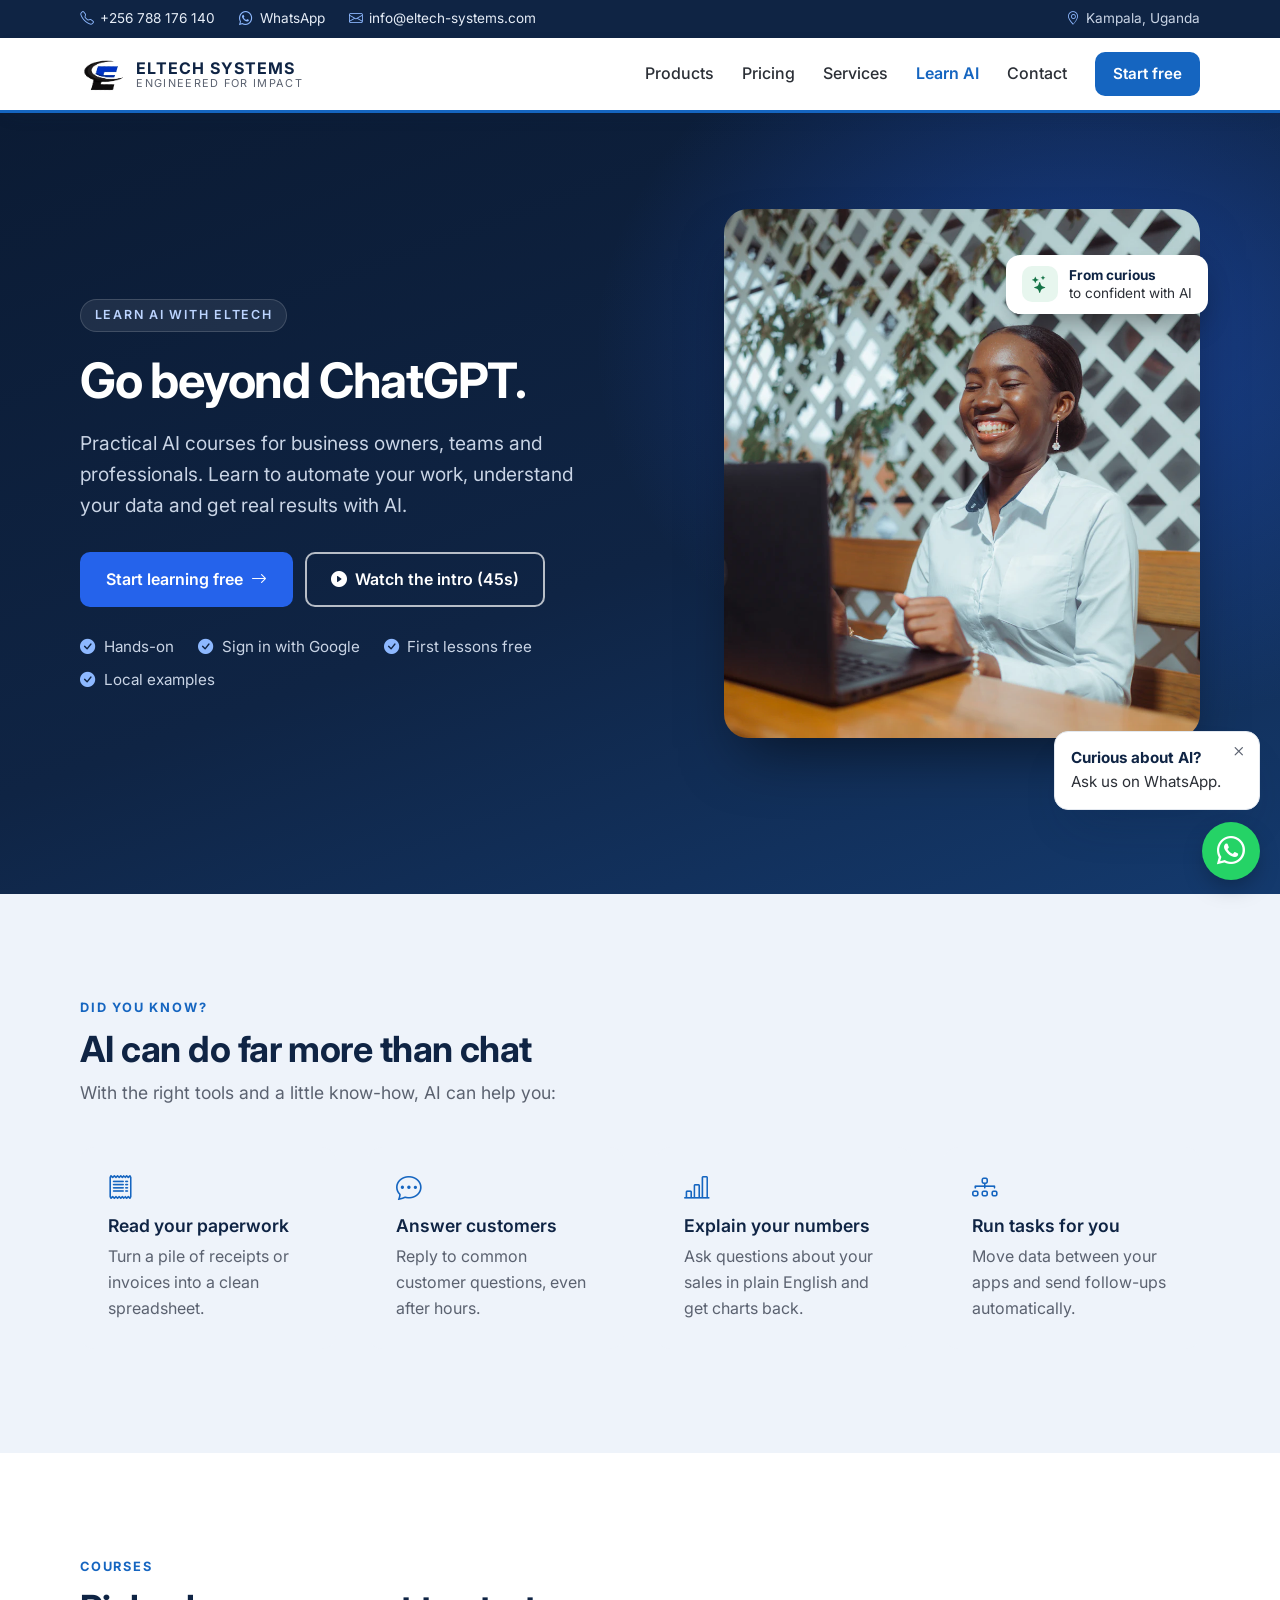
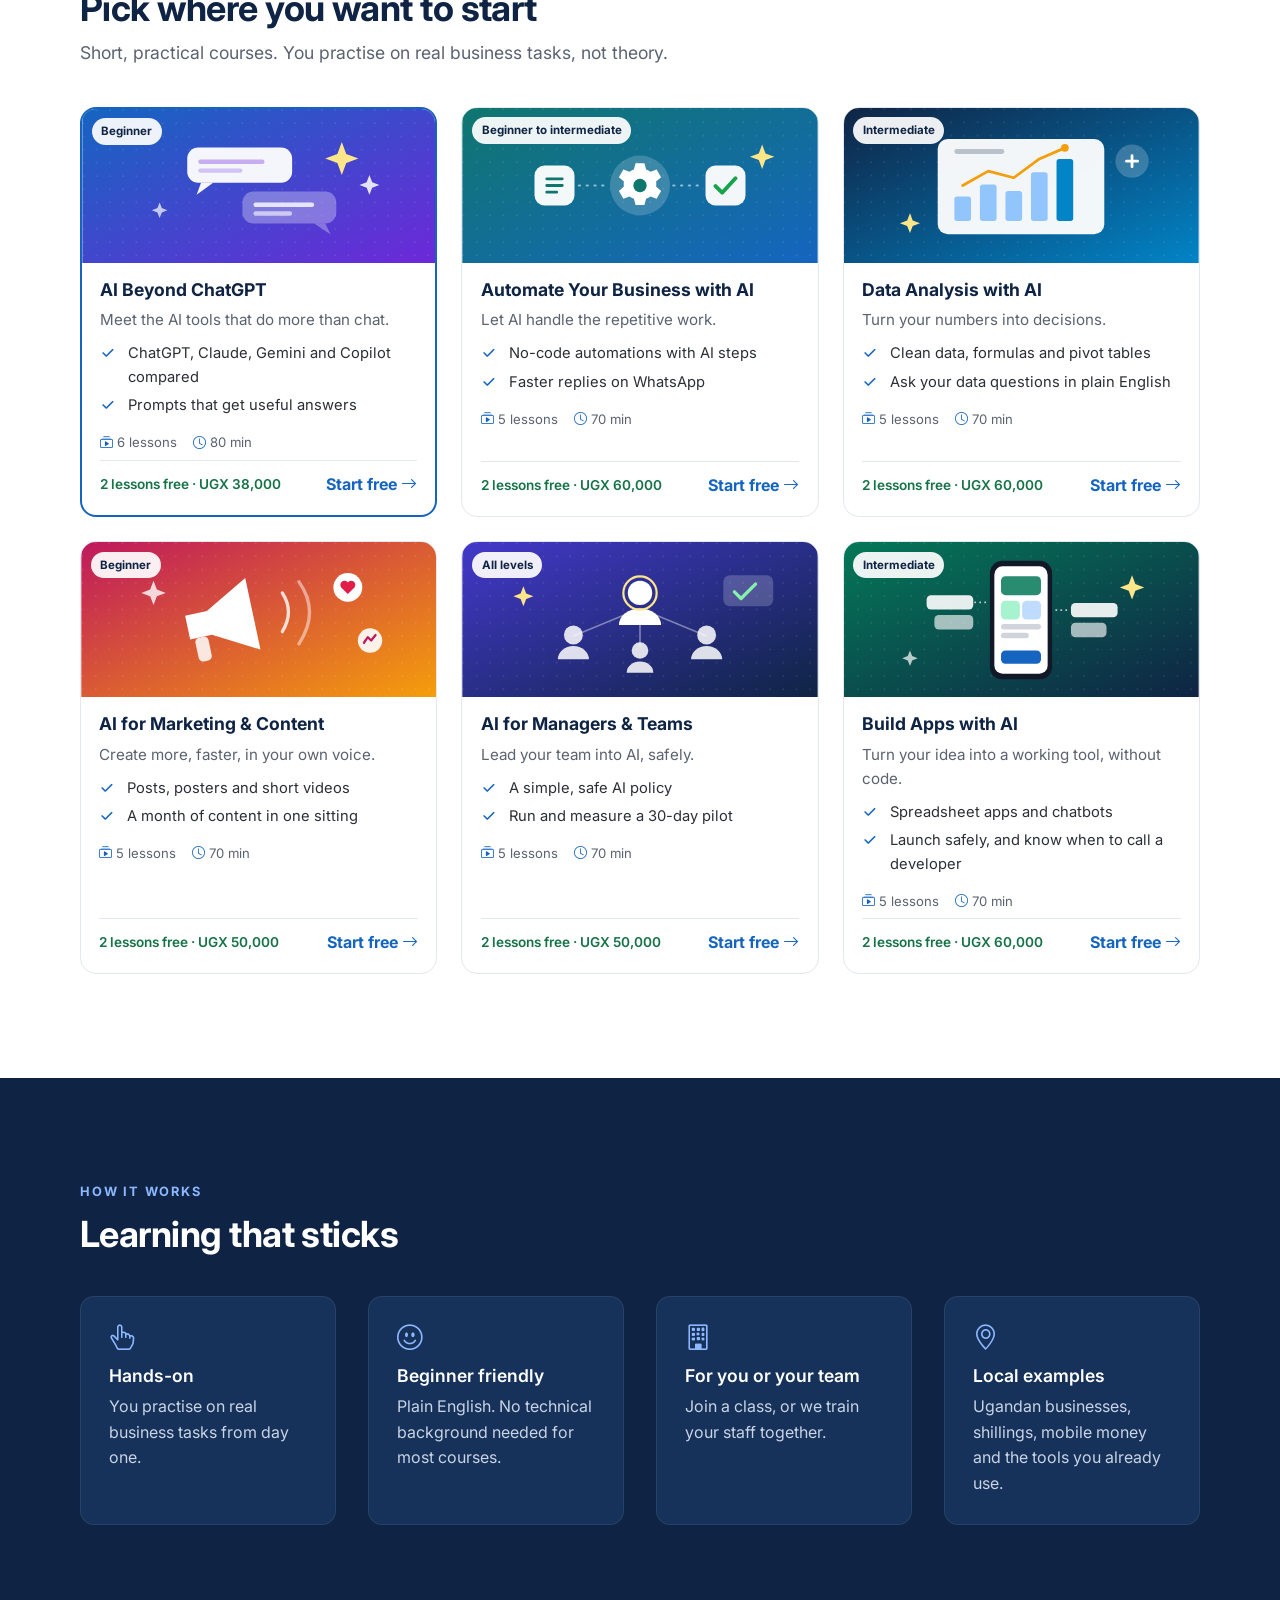
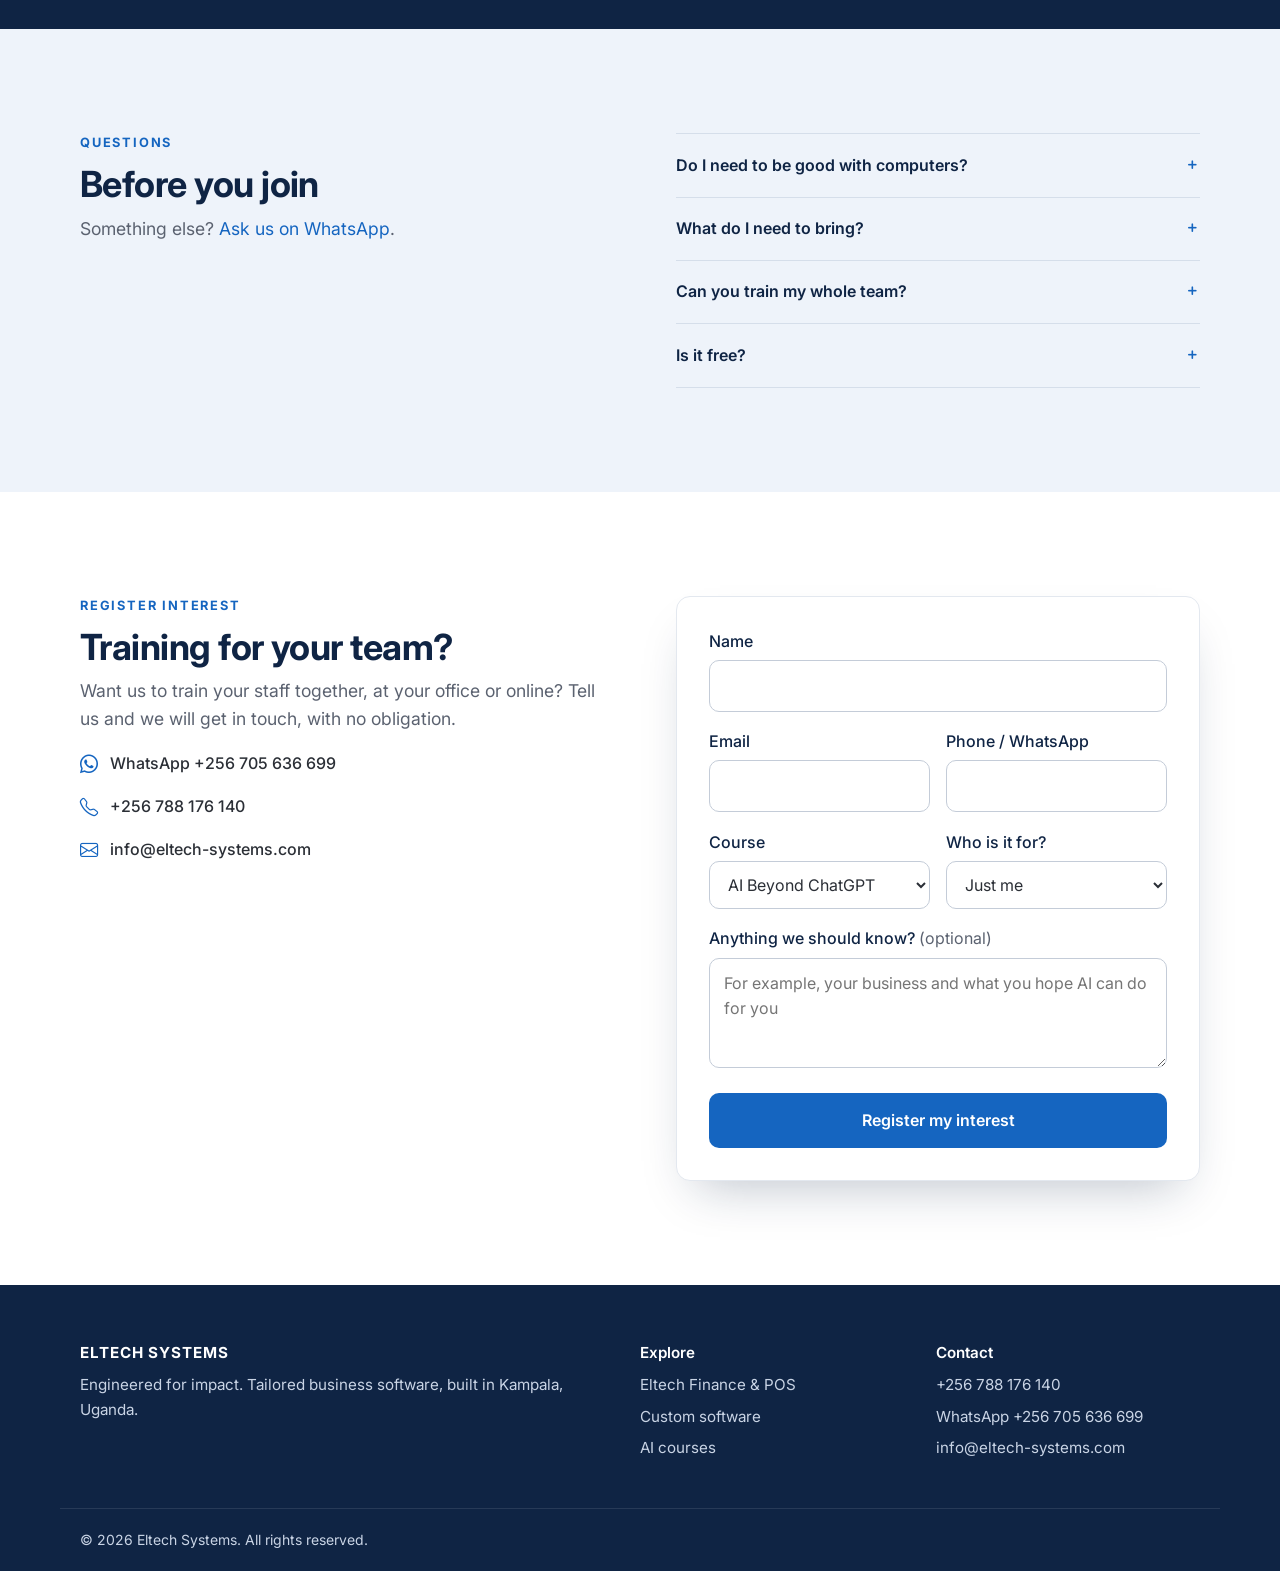
==== commit 020ad244: "Add 45-second animated intro video for AI Beyond ChatGPT - MP4 (1280x720, 1.7 MB) rendered from an H" ====
--- a/learn.html
+++ b/learn.html
@@ -31,7 +31,7 @@
   <link href="https://fonts.googleapis.com/css2?family=Inter:wght@400;500;600;700&display=swap" rel="stylesheet">
 
   <link href="assets/vendor/bootstrap-icons/bootstrap-icons.min.css" rel="stylesheet">
-  <link href="assets/css/main.css?v=20261023b" rel="stylesheet">
+  <link href="assets/css/main.css?v=20261023c" rel="stylesheet">
 
   <script>document.documentElement.classList.add("js");</script>
 </head>
@@ -87,7 +87,7 @@
           <p class="lead">Practical AI courses for business owners, teams and professionals. Learn to automate your work, understand your data and get real results with AI.</p>
           <div class="hero-actions">
             <a href="academy/" class="btn btn-primary">Start learning free <i class="bi bi-arrow-right" aria-hidden="true"></i></a>
-            <a href="#courses" class="btn btn-ghost">See the courses</a>
+            <a href="#courses" class="btn btn-ghost" data-open-video><i class="bi bi-play-circle-fill" aria-hidden="true"></i> Watch the intro (45s)</a>
           </div>
           <ul class="hero-ticks">
             <li><i class="bi bi-check-circle-fill" aria-hidden="true"></i> Hands-on</li>
@@ -415,6 +415,14 @@
     </div>
   </footer>
 
+  <!-- Intro video -->
+  <dialog class="modal video-modal" id="video-modal" aria-label="AI Beyond ChatGPT intro video">
+    <button type="button" class="modal-close" aria-label="Close" data-close-video><i class="bi bi-x-lg" aria-hidden="true"></i></button>
+    <video controls playsinline preload="none" poster="assets/video/ai-beyond-chatgpt-intro.jpg">
+      <source src="assets/video/ai-beyond-chatgpt-intro.mp4" type="video/mp4">
+    </video>
+  </dialog>
+
   <!-- WhatsApp nudge -->
   <div class="wa-bubble" id="wa-bubble" hidden>
     <button type="button" class="wa-bubble-close" aria-label="Dismiss"><i class="bi bi-x" aria-hidden="true"></i></button>
@@ -424,7 +432,7 @@
     <i class="bi bi-whatsapp" aria-hidden="true"></i>
   </a>
 
-  <script src="assets/js/main.js?v=20261023b"></script>
+  <script src="assets/js/main.js?v=20261023c"></script>
 
 </body>
 
--- a/assets/css/main.css
+++ b/assets/css/main.css
@@ -514,6 +514,11 @@
 }
 .modal-close:hover { background: var(--tint); }
 
+/* Intro video pop-up */
+.video-modal { width: min(960px, calc(100vw - 24px)); padding: 0; background: #000; border-radius: 16px; overflow: hidden; }
+.video-modal video { display: block; width: 100%; aspect-ratio: 16 / 9; background: #000; }
+.video-modal .modal-close { z-index: 2; background: rgba(255, 255, 255, .9); }
+
 /* WhatsApp button + nudge */
 .wa-float {
   position: fixed; right: 20px; bottom: 20px; z-index: 40;
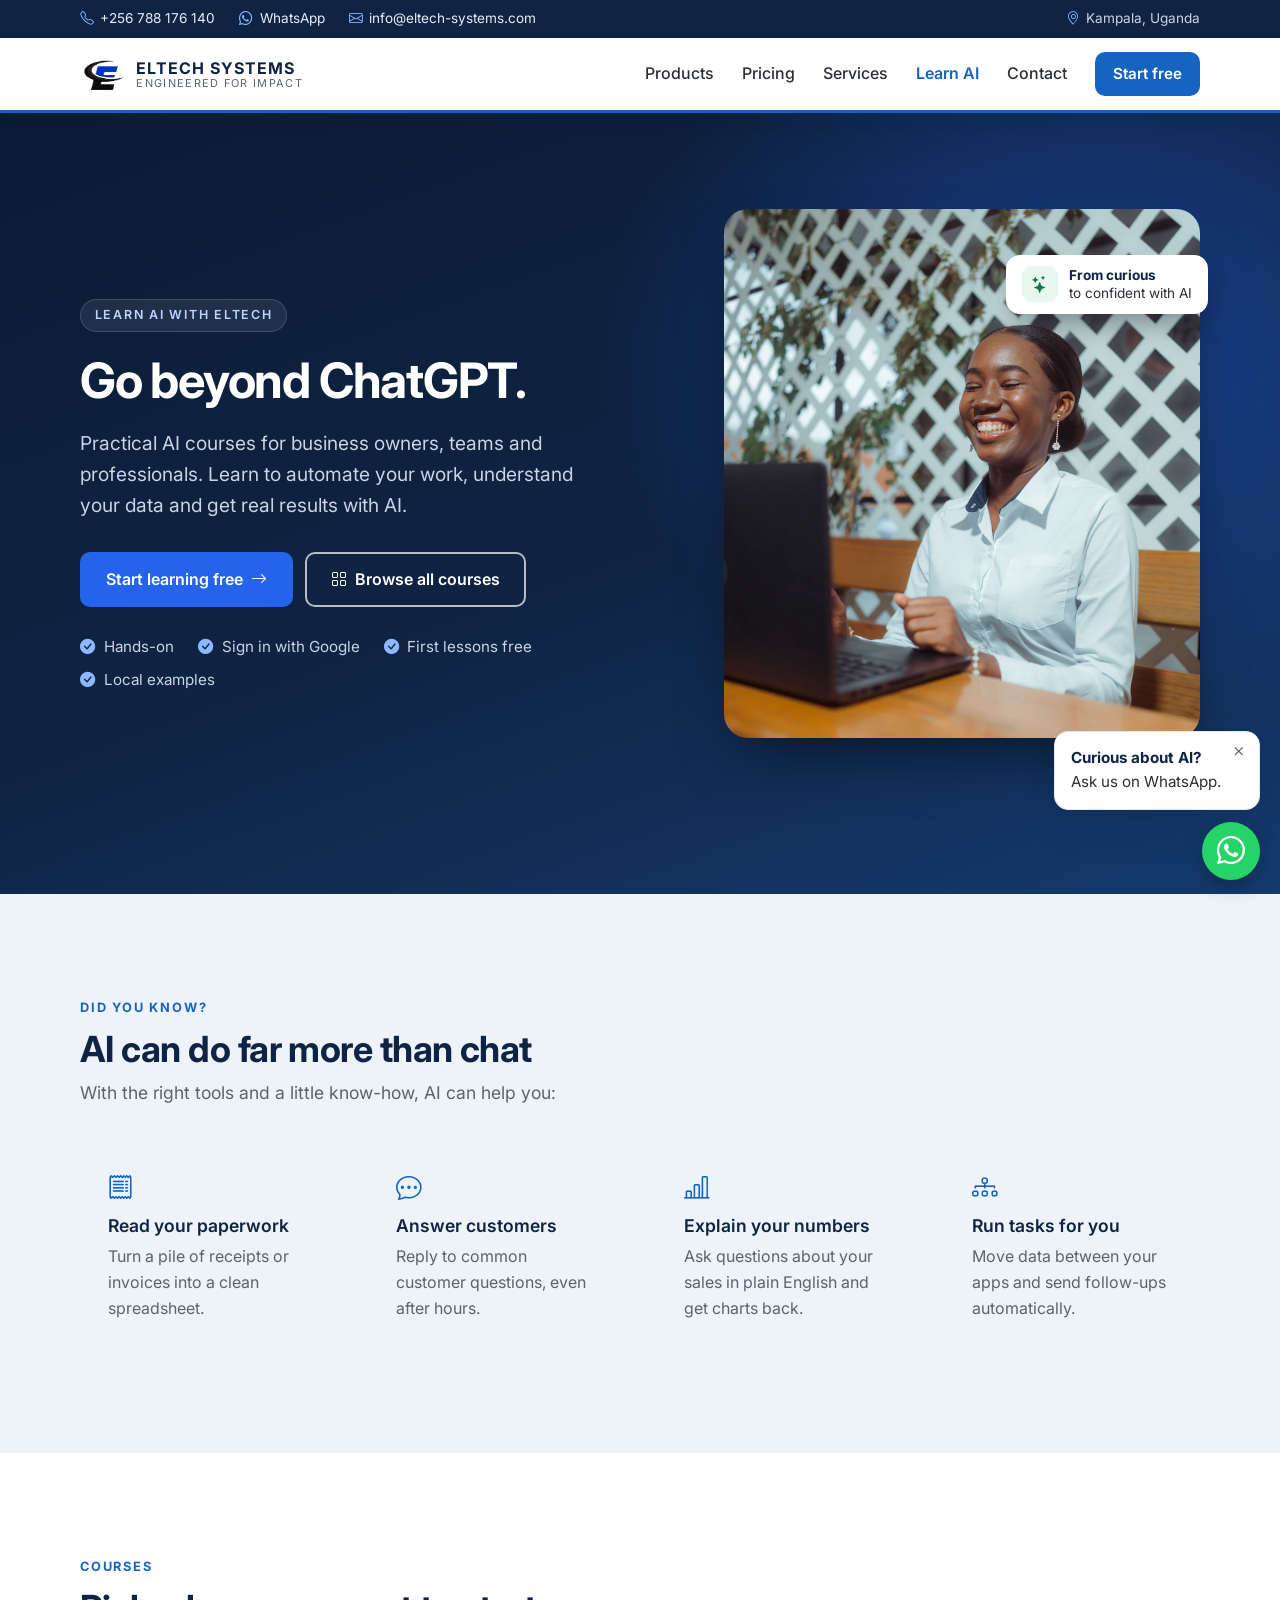
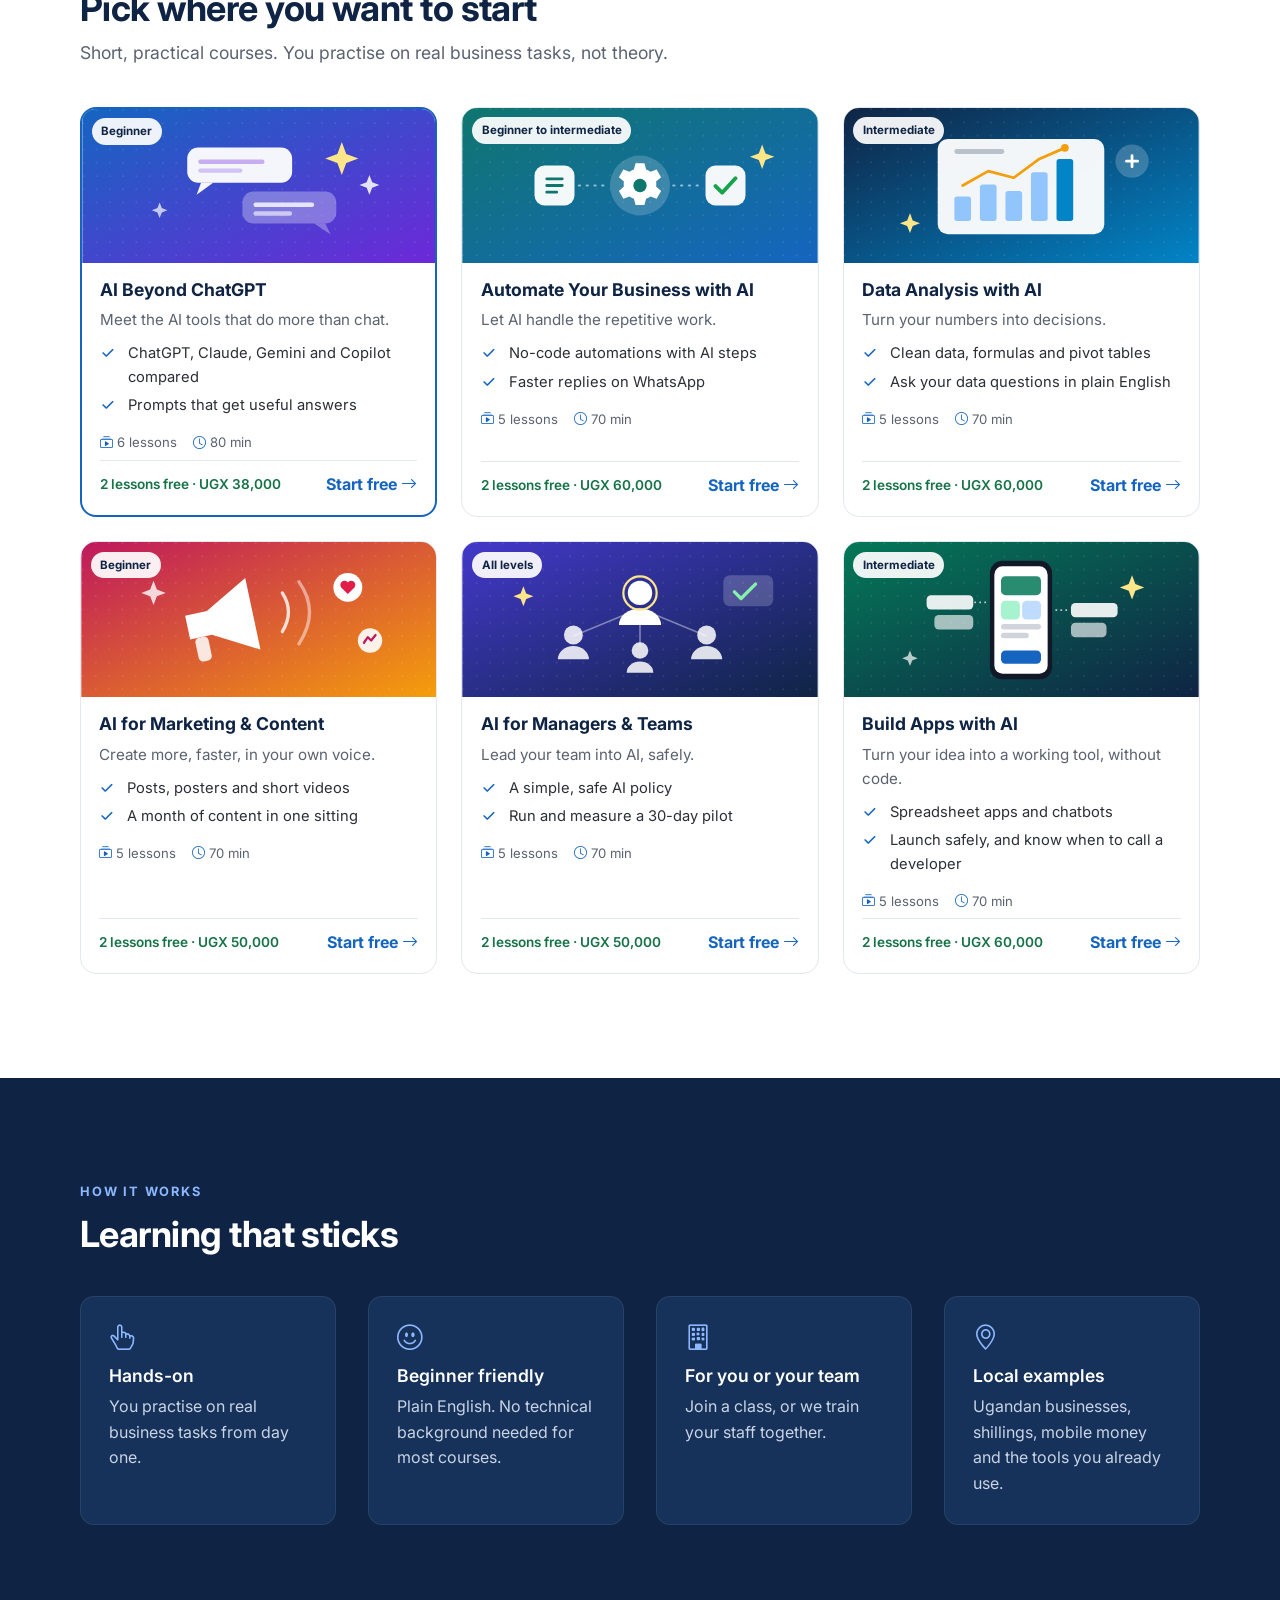
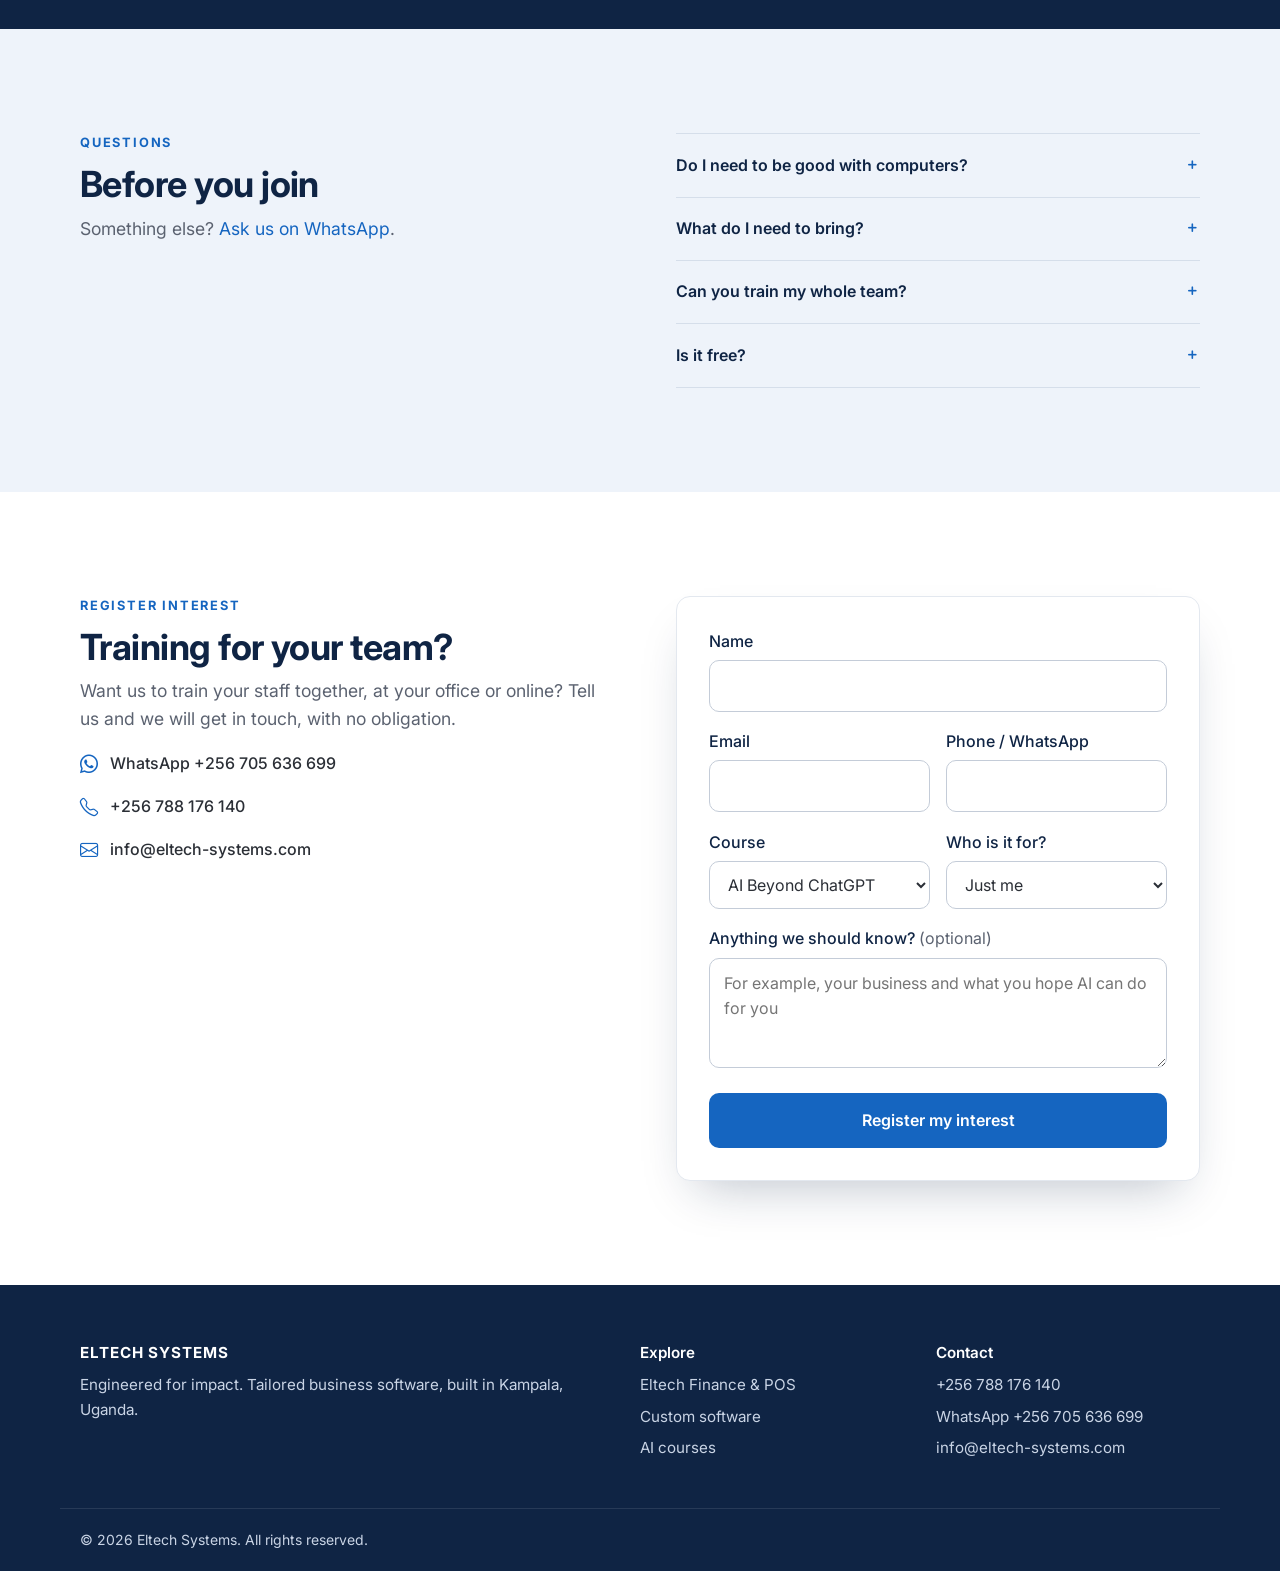
==== commit 04fd4e47: "Academy: intro video as the first, skippable step of every course - Introduction step inside the cou" ====
--- a/learn.html
+++ b/learn.html
@@ -31,7 +31,7 @@
   <link href="https://fonts.googleapis.com/css2?family=Inter:wght@400;500;600;700&display=swap" rel="stylesheet">
 
   <link href="assets/vendor/bootstrap-icons/bootstrap-icons.min.css" rel="stylesheet">
-  <link href="assets/css/main.css?v=20261023c" rel="stylesheet">
+  <link href="assets/css/main.css?v=20261023d" rel="stylesheet">
 
   <script>document.documentElement.classList.add("js");</script>
 </head>
@@ -87,7 +87,7 @@
           <p class="lead">Practical AI courses for business owners, teams and professionals. Learn to automate your work, understand your data and get real results with AI.</p>
           <div class="hero-actions">
             <a href="academy/" class="btn btn-primary">Start learning free <i class="bi bi-arrow-right" aria-hidden="true"></i></a>
-            <a href="#courses" class="btn btn-ghost" data-open-video><i class="bi bi-play-circle-fill" aria-hidden="true"></i> Watch the intro (45s)</a>
+            <a href="#courses" class="btn btn-ghost"><i class="bi bi-grid" aria-hidden="true"></i> Browse all courses</a>
           </div>
           <ul class="hero-ticks">
             <li><i class="bi bi-check-circle-fill" aria-hidden="true"></i> Hands-on</li>
@@ -415,14 +415,6 @@
     </div>
   </footer>
 
-  <!-- Intro video -->
-  <dialog class="modal video-modal" id="video-modal" aria-label="AI Beyond ChatGPT intro video">
-    <button type="button" class="modal-close" aria-label="Close" data-close-video><i class="bi bi-x-lg" aria-hidden="true"></i></button>
-    <video controls playsinline preload="none" poster="assets/video/ai-beyond-chatgpt-intro.jpg">
-      <source src="assets/video/ai-beyond-chatgpt-intro.mp4" type="video/mp4">
-    </video>
-  </dialog>
-
   <!-- WhatsApp nudge -->
   <div class="wa-bubble" id="wa-bubble" hidden>
     <button type="button" class="wa-bubble-close" aria-label="Dismiss"><i class="bi bi-x" aria-hidden="true"></i></button>
@@ -432,7 +424,7 @@
     <i class="bi bi-whatsapp" aria-hidden="true"></i>
   </a>
 
-  <script src="assets/js/main.js?v=20261023c"></script>
+  <script src="assets/js/main.js?v=20261023d"></script>
 
 </body>
 
--- a/assets/css/main.css
+++ b/assets/css/main.css
@@ -73,7 +73,7 @@
 .btn-outline:hover { background: var(--blue); color: var(--white); }
 .btn-light { background: var(--white); color: var(--navy); }
 .btn-light:hover { background: var(--tint); color: var(--navy); }
-.btn-ghost { border-color: rgba(255, 255, 255, .7); color: var(--white); }
+.btn-ghost { border-color: rgba(255, 255, 255, .7); color: var(--white); background: transparent; }
 .btn-ghost:hover { background: rgba(255, 255, 255, .12); color: var(--white); }
 .btn[disabled] { opacity: .6; cursor: wait; transform: none; }
 
@@ -514,11 +514,6 @@
 }
 .modal-close:hover { background: var(--tint); }
 
-/* Intro video pop-up */
-.video-modal { width: min(960px, calc(100vw - 24px)); padding: 0; background: #000; border-radius: 16px; overflow: hidden; }
-.video-modal video { display: block; width: 100%; aspect-ratio: 16 / 9; background: #000; }
-.video-modal .modal-close { z-index: 2; background: rgba(255, 255, 255, .9); }
-
 /* WhatsApp button + nudge */
 .wa-float {
   position: fixed; right: 20px; bottom: 20px; z-index: 40;
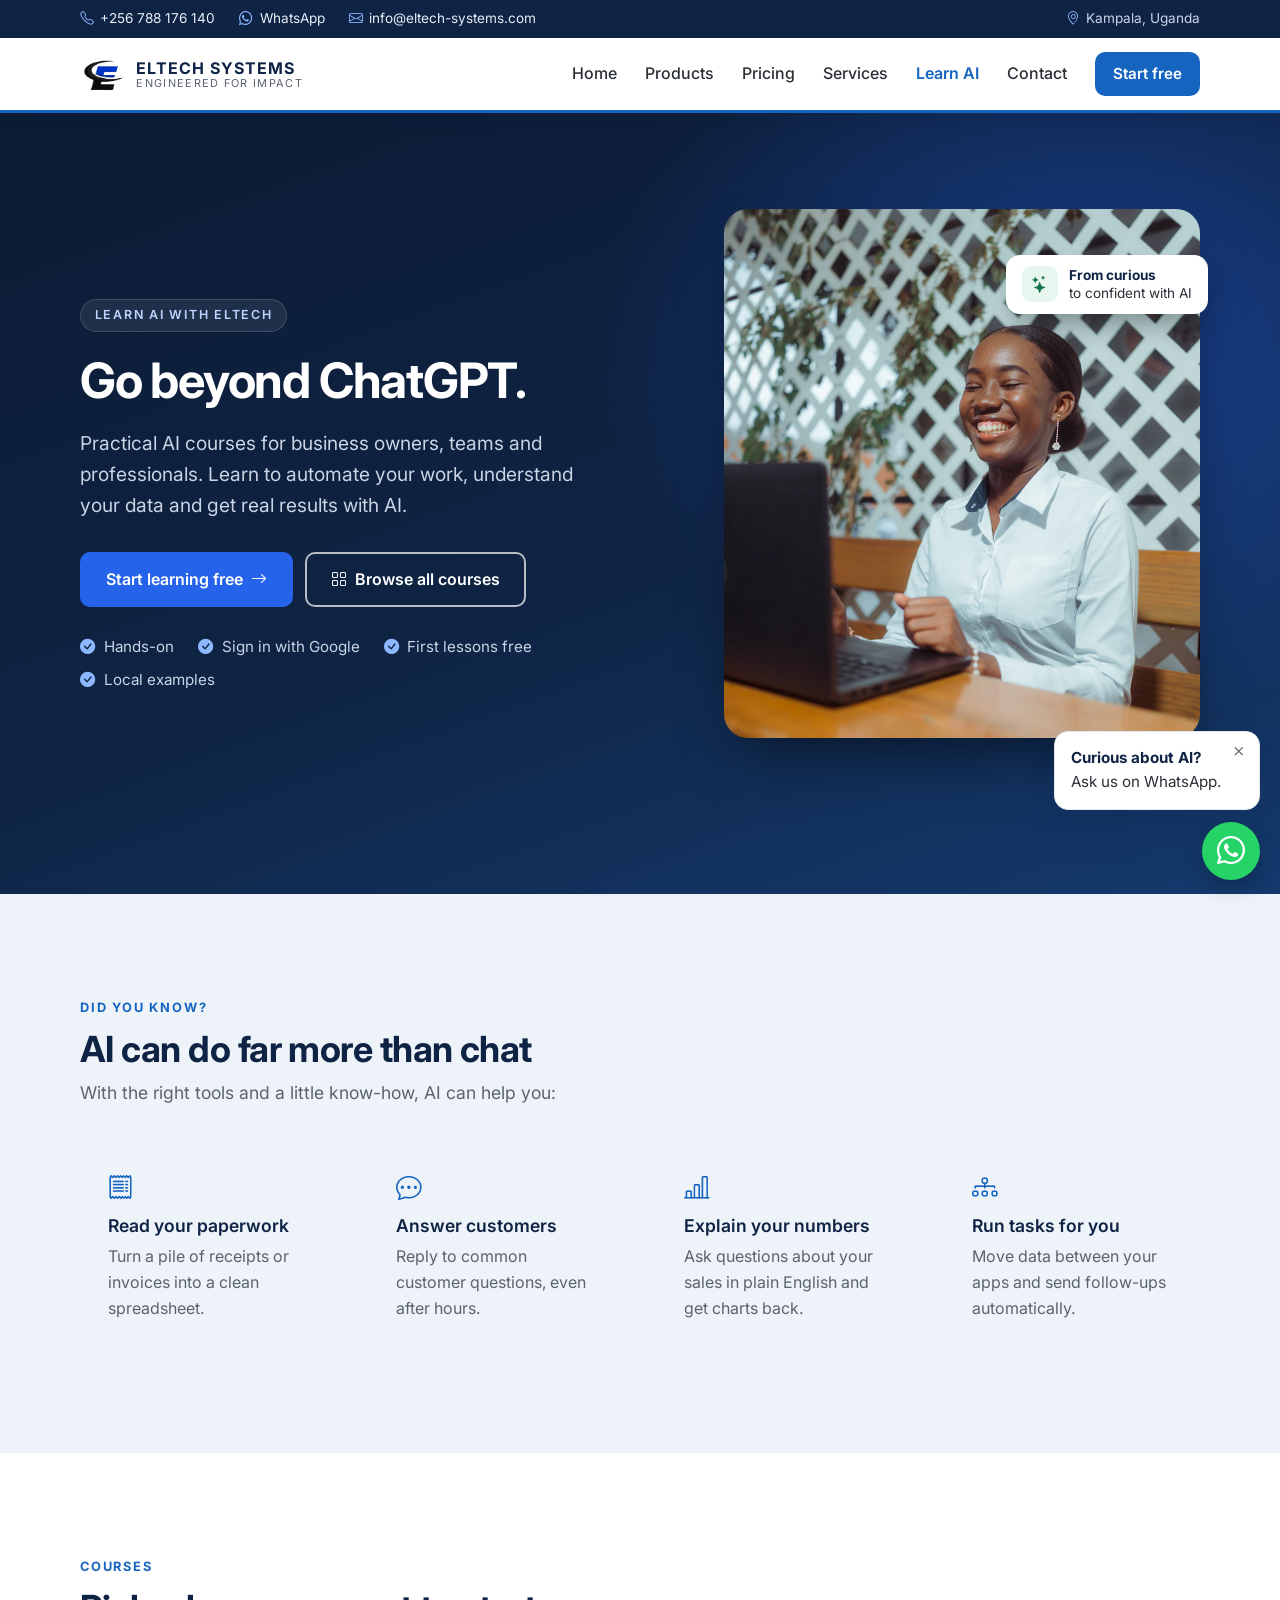
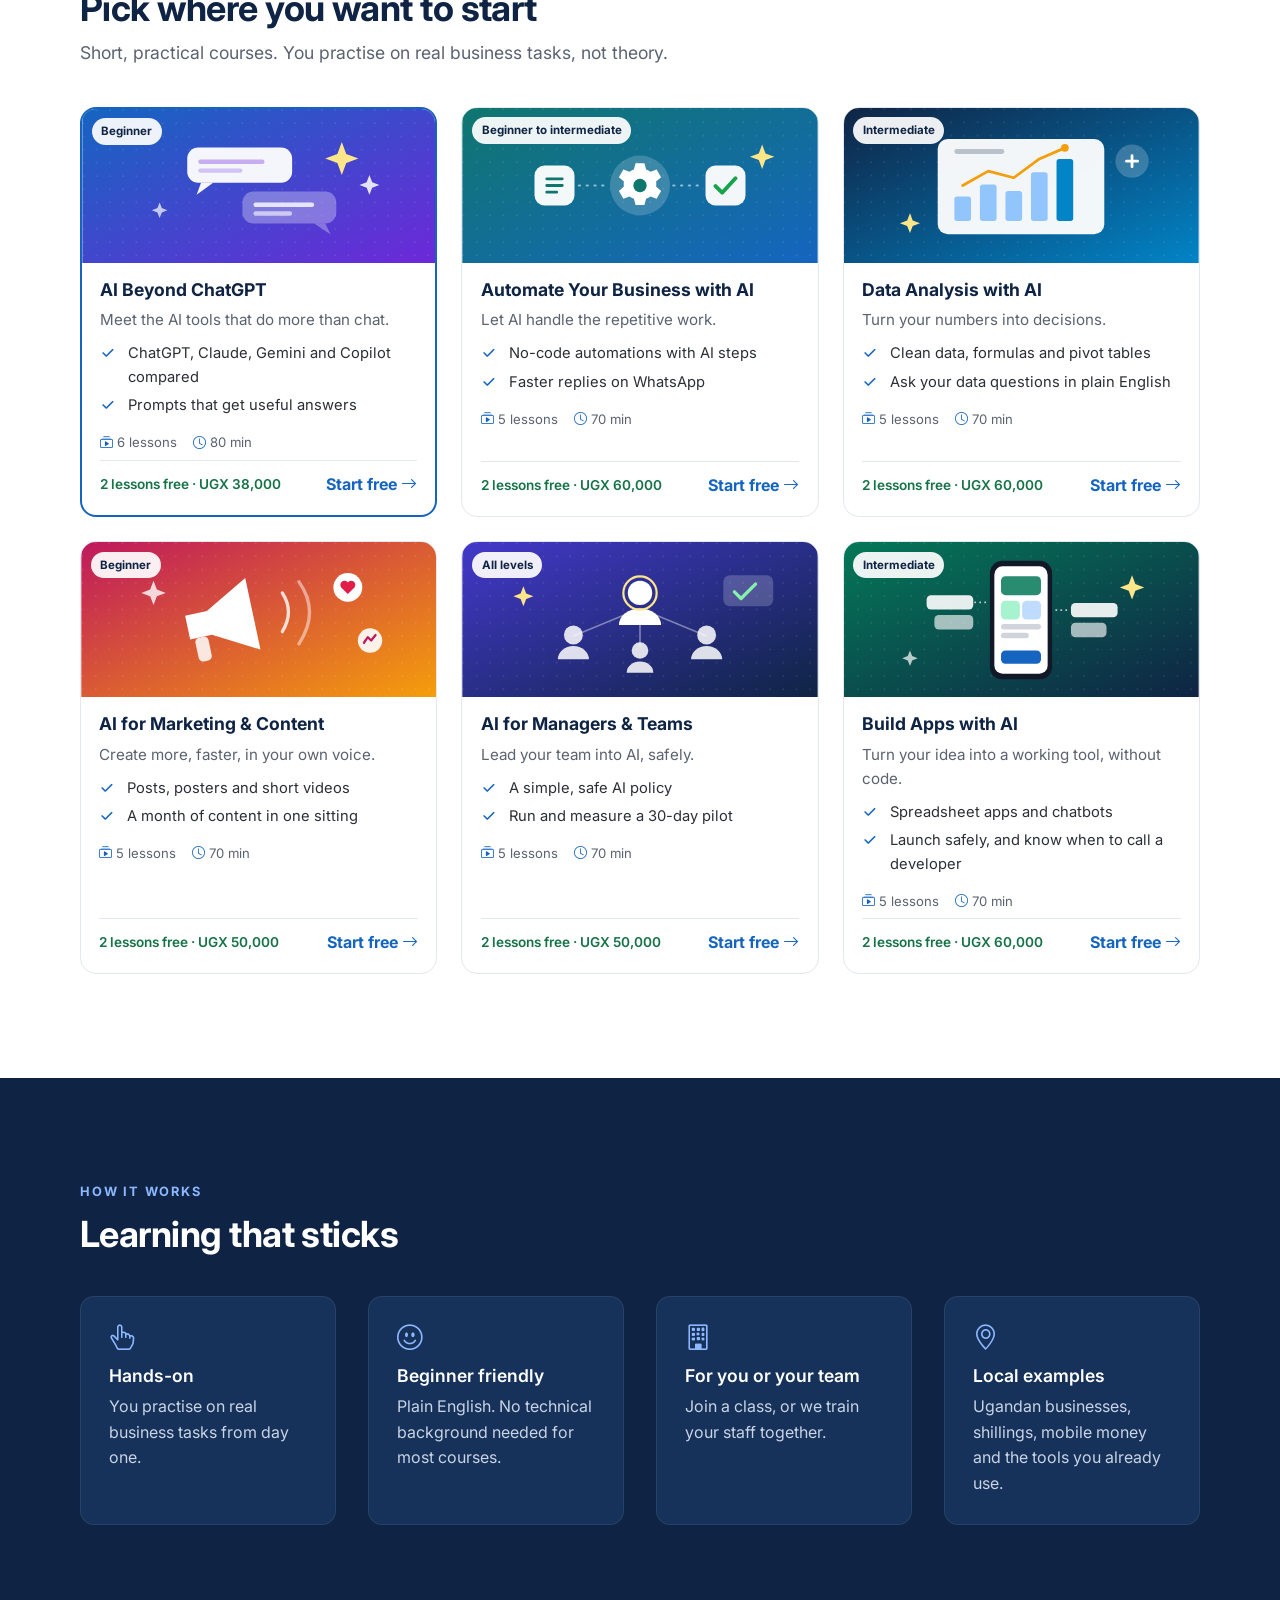
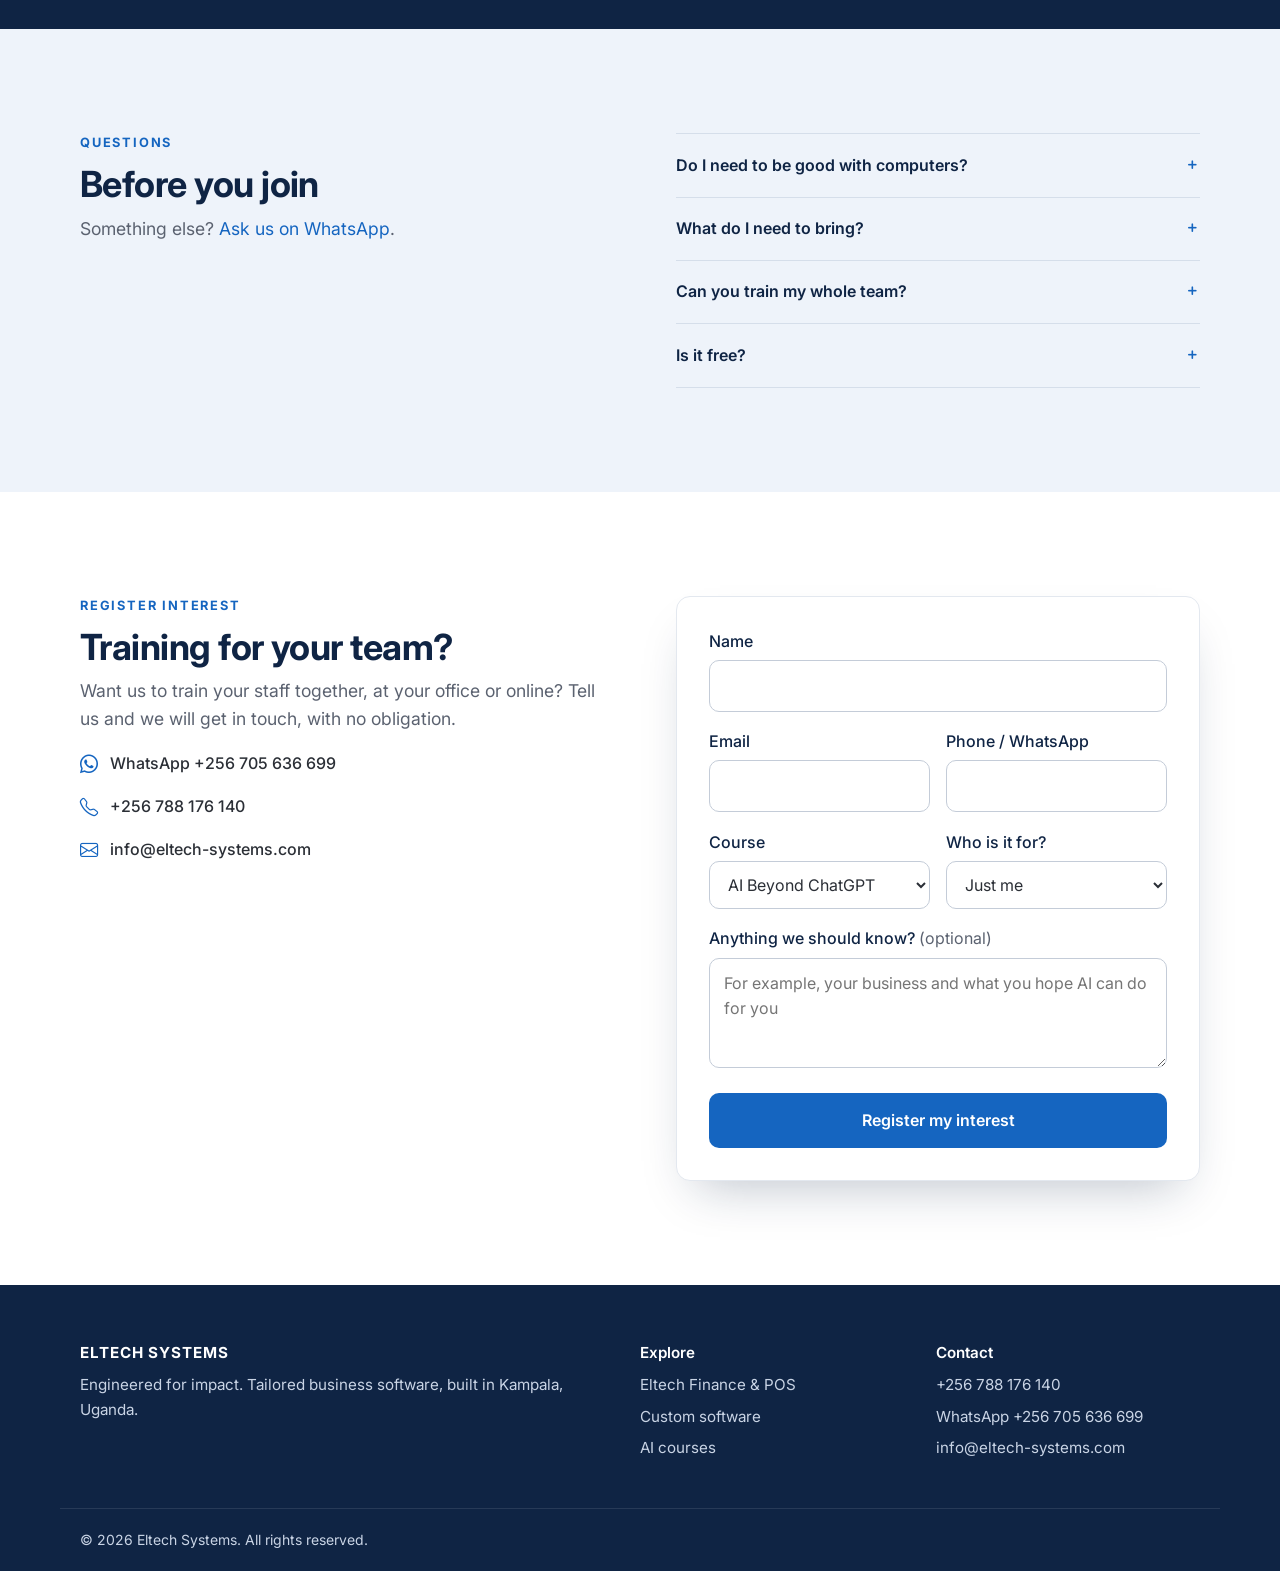
==== commit cd5941e6: "Require the intro video before lesson 1; add Home tab - Intro is the required first step: lesson 1 u" ====
--- a/learn.html
+++ b/learn.html
@@ -66,6 +66,7 @@
       </button>
 
       <nav class="nav" id="nav" aria-label="Main">
+        <a href="index.html">Home</a>
         <a href="index.html#products">Products</a>
         <a href="index.html#pricing">Pricing</a>
         <a href="index.html#services">Services</a>
